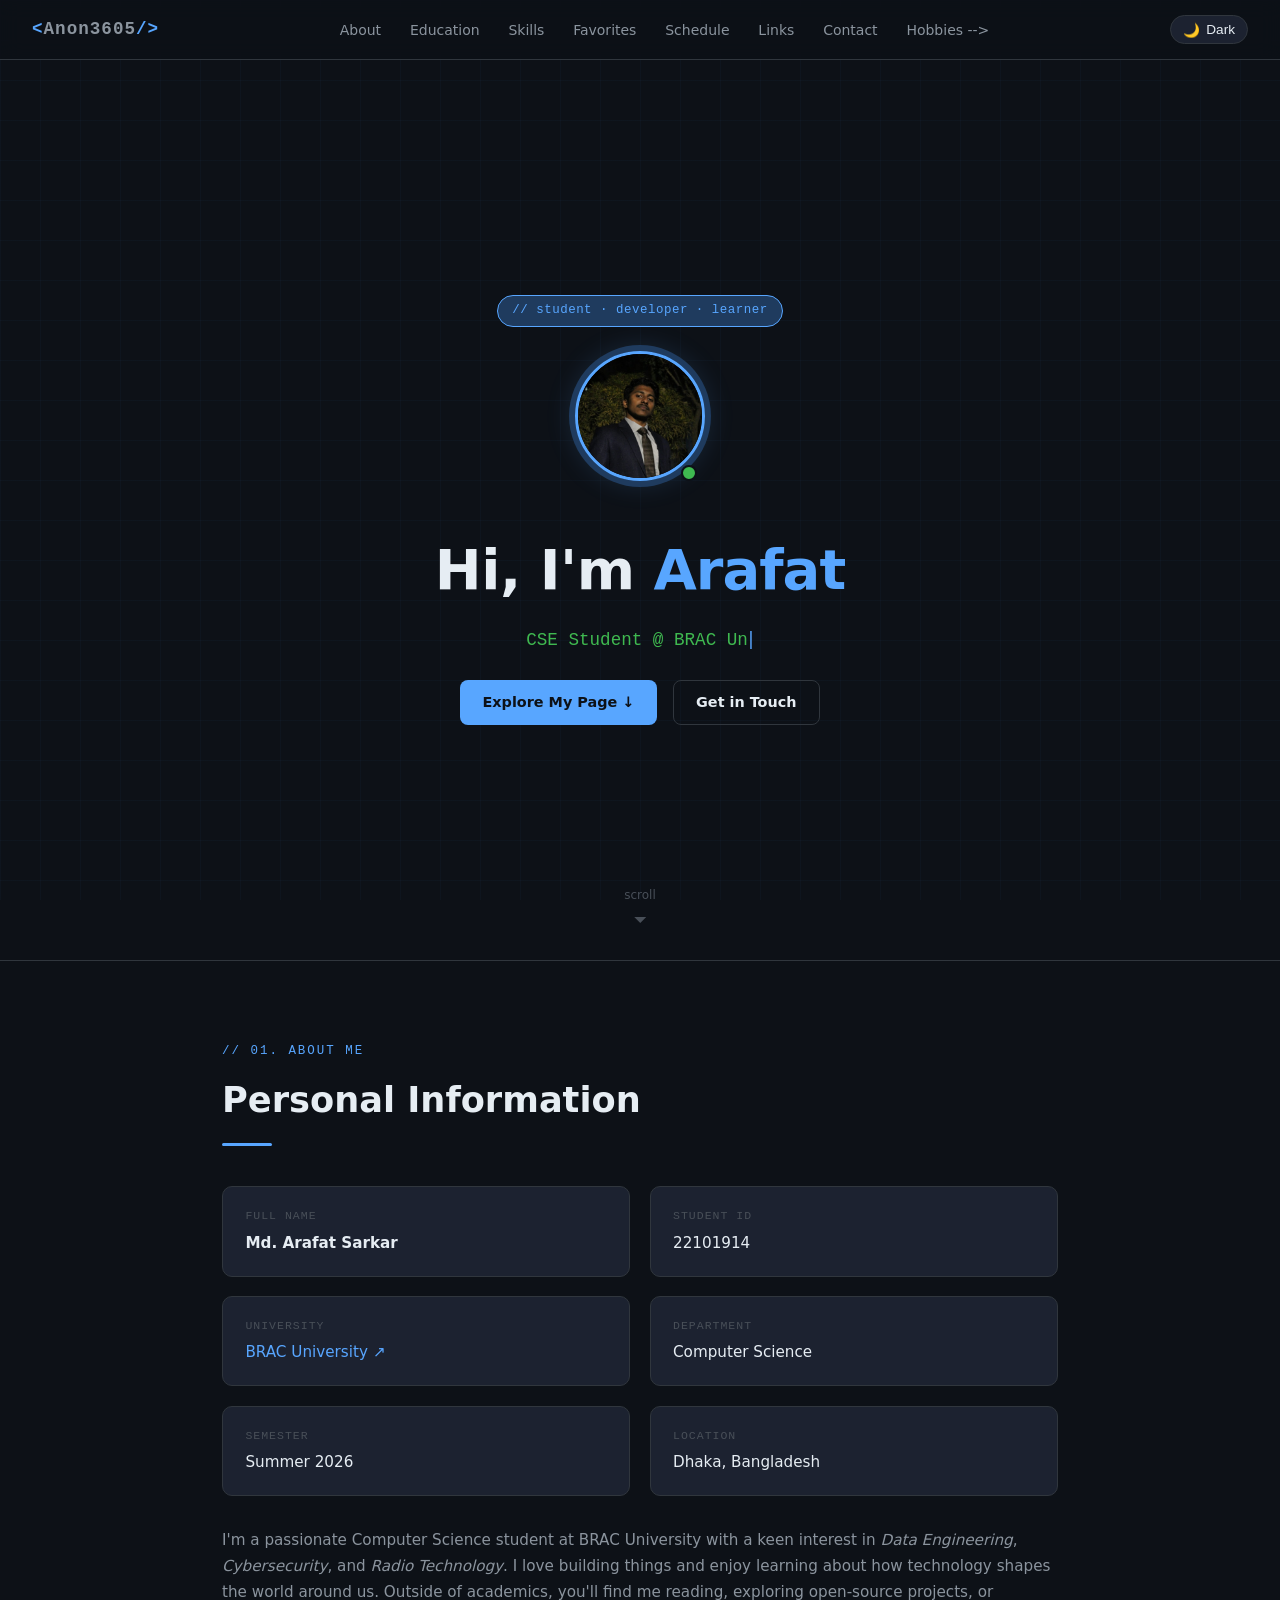
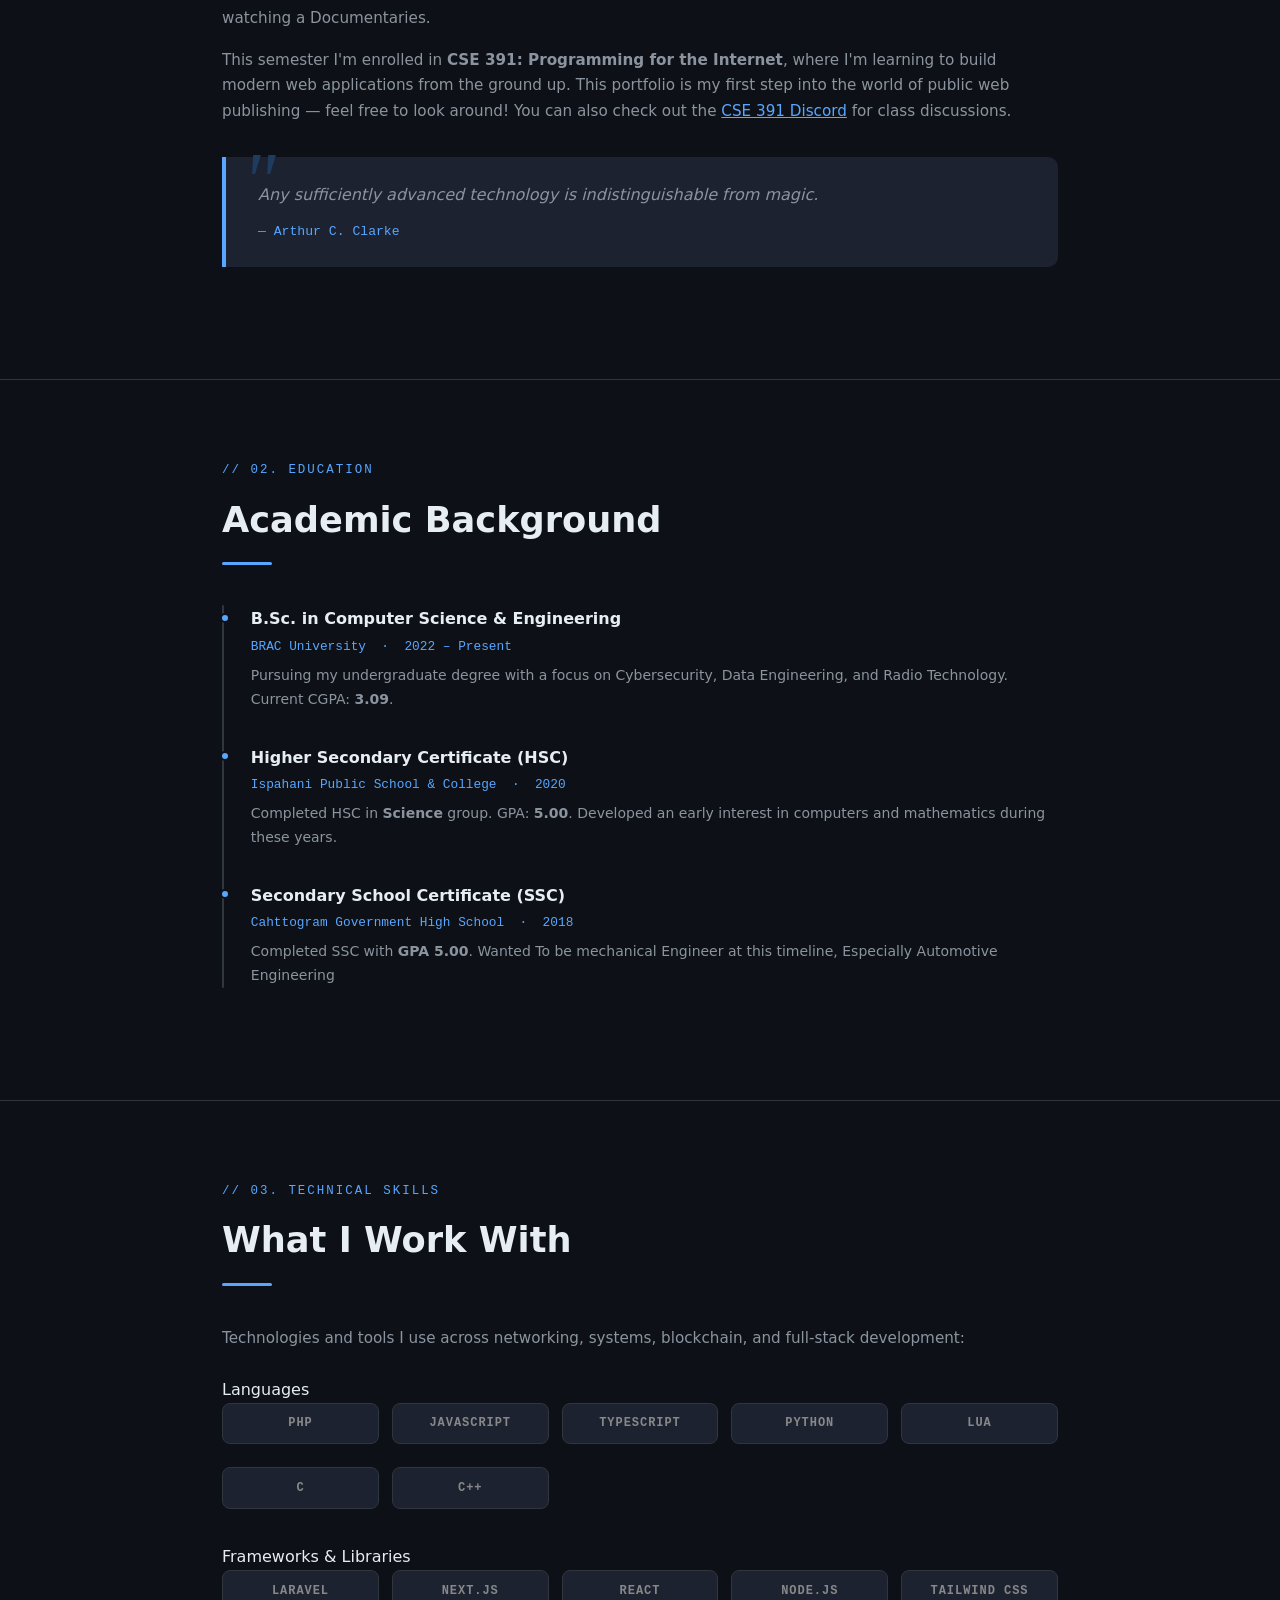
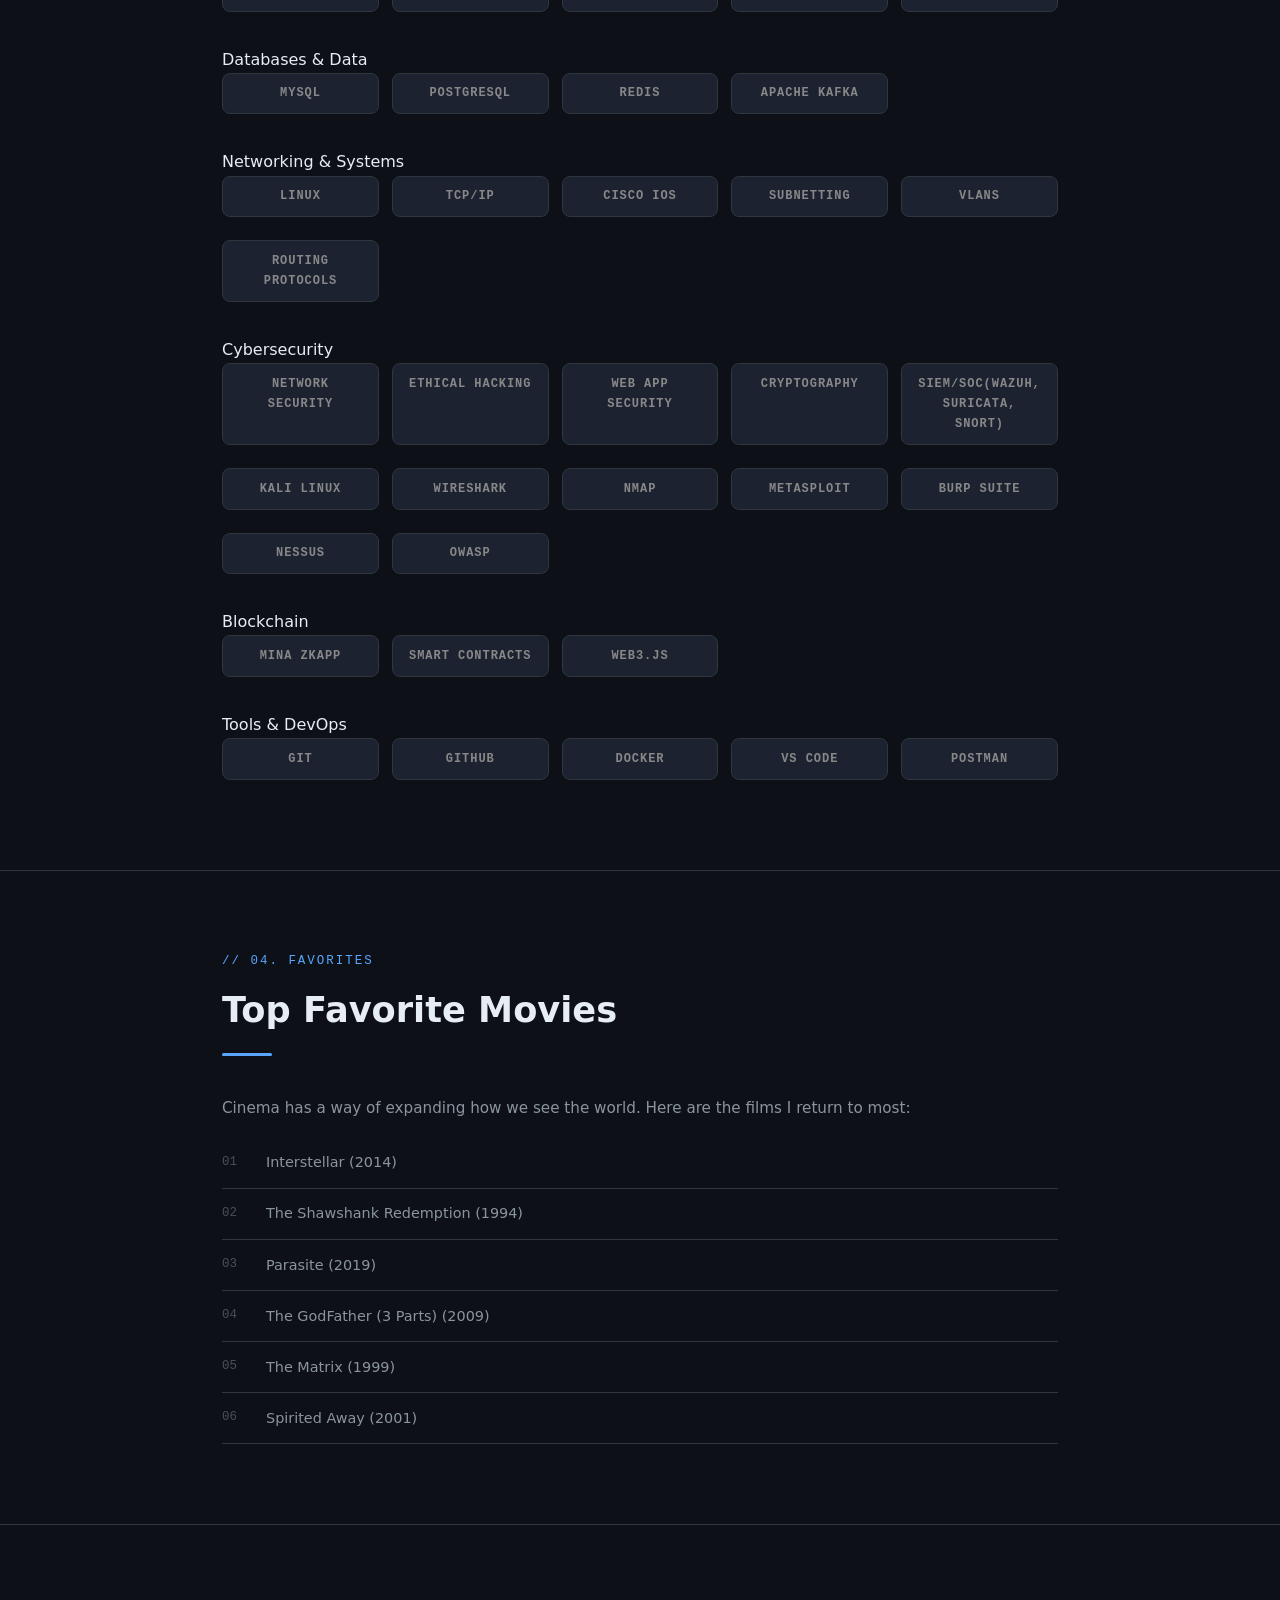
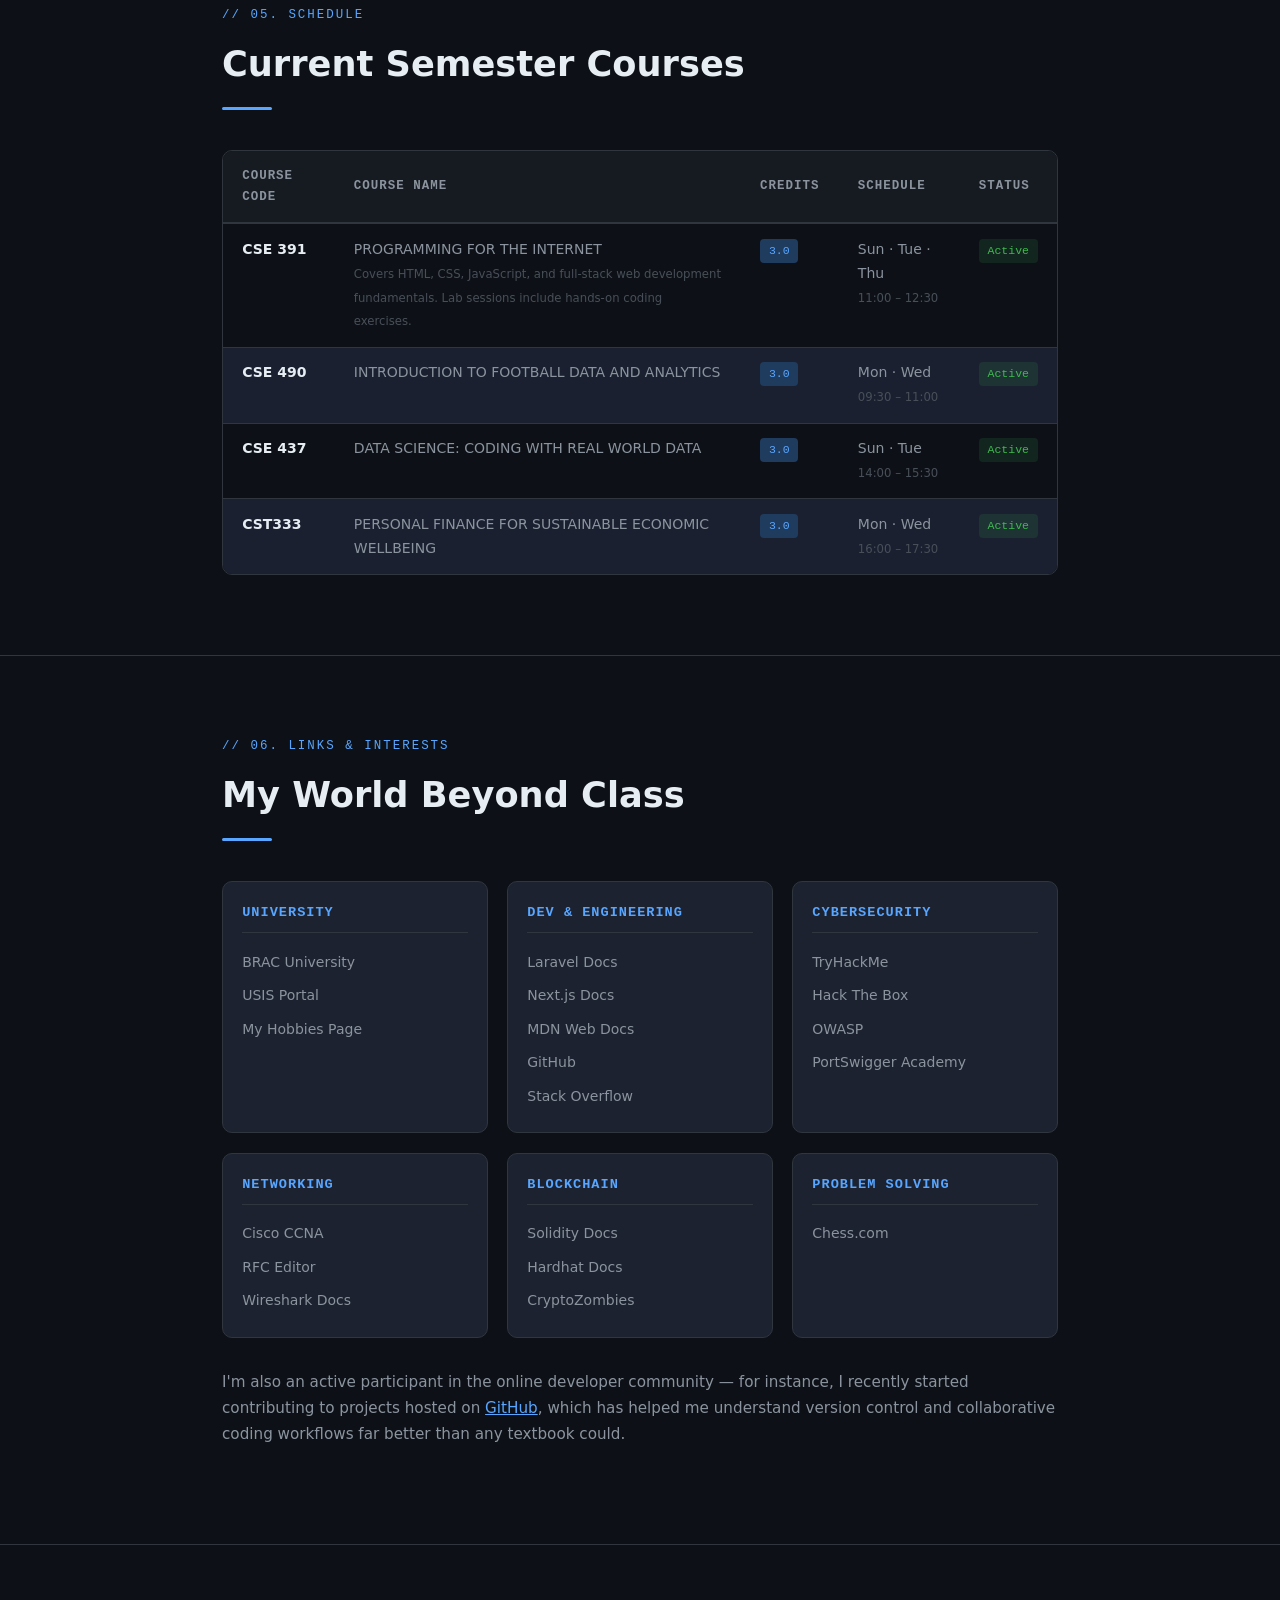
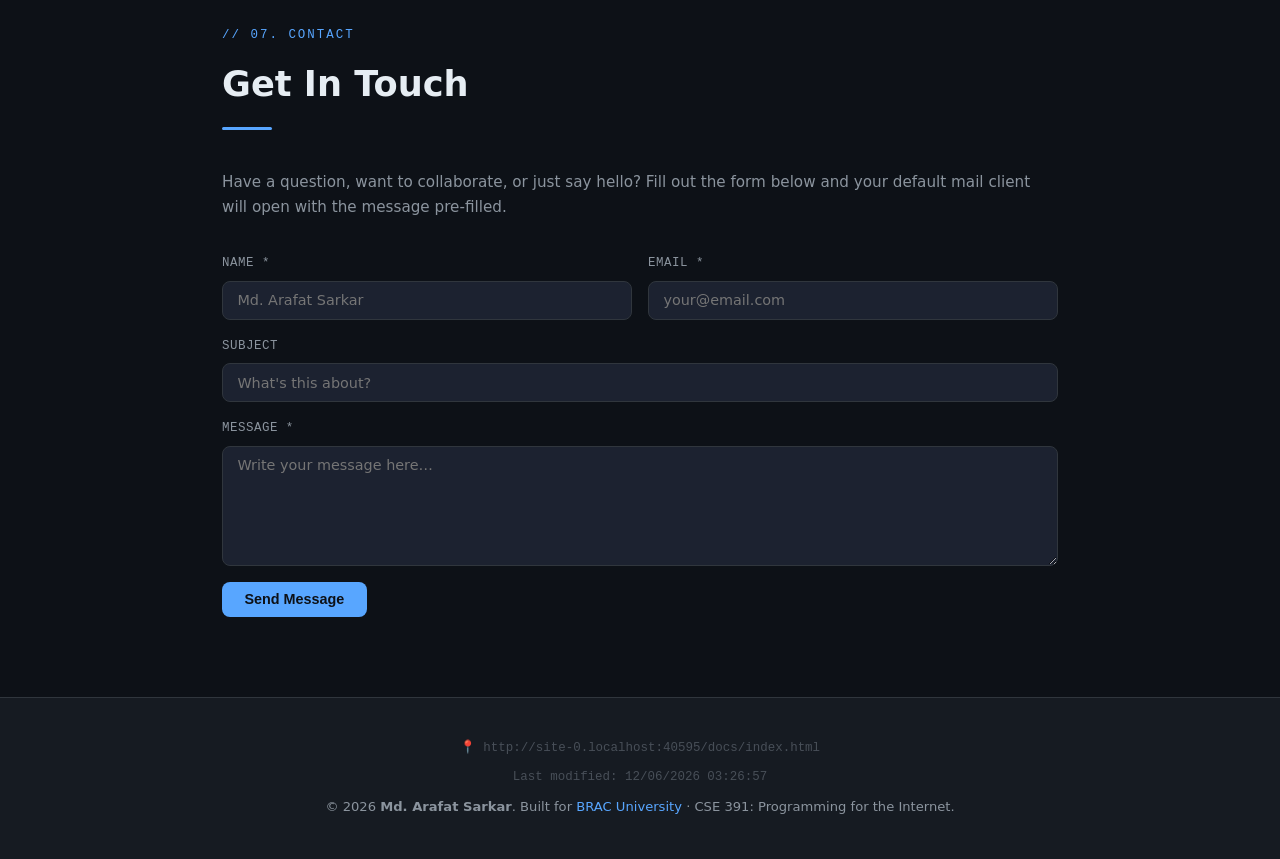
==== docs/index.html @ 2f855914 "second commit" ====
<!DOCTYPE html>
<html lang="en">

<head>
    <meta charset="UTF-8" />
    <meta name="viewport" content="width=device-width, initial-scale=1.0" />
    <meta name="description" content="Personal homepage of Md. Arafat Sarkar — CSE student at BRAC University." />
    <meta name="author" content="Md. Arafat Sarkar" />
    <meta name="keywords" content="CSE, BRAC University, student, portfolio, web development" />
    <title>Md. Arafat Sarkar | Portfolio</title>

    <!-- External CSS -->
    <link rel="stylesheet" href="css/style.css" />

    <!-- Internal CSS: minor one-off overrides only -->
    <style>
        /* Inline-style alternative demo: hero name accent */
        
        .hero h1 .first-name {
            letter-spacing: -1px;
        }
    </style>
</head>

<body>

    <!-- ===================== NAVBAR ===================== -->
    <nav class="navbar" aria-label="Main navigation">
        <a href="#home" class="nav-logo">&lt;<span>Anon3605</span>/&gt;</a>

        <ul class="nav-links">
            <li><a href="#about">About</a></li>
            <li><a href="#education">Education</a></li>
            <li><a href="#skills">Skills</a></li>
            <li><a href="#favorites">Favorites</a></li>
            <li><a href="#schedule">Schedule</a></li>
            <li><a href="#links">Links</a></li>
            <li><a href="#contact">Contact</a></li>
            <li><a href="hobbies.html">Hobbies --> </a></li>
        </ul>

        <!-- Bonus: Dark / Light Toggle -->
        <button id="themeToggle" aria-label="Toggle theme">🌙 <span>Dark</span></button>
    </nav>

    <main>

        <!-- ===================== HERO (HOME) ===================== -->
        <section id="home" class="hero">
            <p class="hero-badge">// student · developer · learner</p>

            <div class="hero-photo-wrapper">
                <!-- LOCAL image stored in images/ folder -->
                <img src="images/photo.jpg" alt="Photo of Md. Arafat Sarkar" class="hero-photo" onerror="this.src='https://api.dicebear.com/8.x/initials/svg?seed=YN&backgroundColor=1c2230&textColor=58a6ff&radius=50'" />
                <span class="status-dot" title="Available for opportunities"></span>
            </div>

            <h1>
                Hi, I'm <span class="highlight first-name">Arafat</span>
            </h1>
            <p class="hero-tagline">
                <span class="typed-text">CSE Student @ BRAC University</span><span style="color:var(--accent)">|</span>
            </p>

            <div class="hero-cta">
                <a href="#about" class="btn btn-primary">Explore My Page ↓</a>
                <a href="#contact" class="btn btn-outline">Get in Touch</a>
            </div>

            <div class="scroll-hint" aria-hidden="true">
                <span>scroll</span>
                <svg width="16" height="16" viewBox="0 0 16 16" fill="currentColor">
          <path d="M8 11L2 5h12z"/>
        </svg>
            </div>
        </section>

        <hr class="section-divider" />

        <!-- ===================== ABOUT / PERSONAL INFO ===================== -->
        <section id="about" class="section">
            <p class="section-label reveal">// 01. about me</p>
            <h2 class="section-title reveal">Personal Information</h2>

            <div class="info-grid reveal">
                <div class="info-card">
                    <p class="card-label">Full Name</p>
                    <p class="card-value"><strong>Md. Arafat Sarkar</strong></p>
                </div>
                <div class="info-card">
                    <p class="card-label">Student ID</p>
                    <p class="card-value">22101914</p>
                </div>
                <div class="info-card">
                    <p class="card-label">University</p>
                    <p class="card-value">
                        <a href="https://www.bracu.ac.bd" target="_blank" rel="noopener" style="color:var(--accent);text-decoration:none;">
              BRAC University ↗
            </a>
                    </p>
                </div>
                <div class="info-card">
                    <p class="card-label">Department</p>
                    <p class="card-value">Computer Science</p>
                </div>
                <div class="info-card">
                    <p class="card-label">Semester</p>
                    <p class="card-value">Summer 2026</p>
                </div>
                <div class="info-card">
                    <p class="card-label">Location</p>
                    <p class="card-value">Dhaka, Bangladesh</p>
                </div>
            </div>

            <p class="bio-text reveal">
                I'm a passionate Computer Science student at BRAC University with a keen interest in
                <em>Data Engineering</em>, <em>Cybersecurity</em>, and <em>Radio Technology</em>. I love building things and enjoy learning about how technology shapes the world around us. Outside of academics, you'll find me reading, exploring open-source
                projects, or watching a Documentaries.
            </p>

            <p class="bio-text reveal">
                This semester I'm enrolled in <strong>CSE 391: Programming for the Internet</strong>, where I'm learning to build modern web applications from the ground up. This portfolio is my first step into the world of public web publishing — feel
                free to look around! You can also check out the
                <a href="https://discord.gg/" target="_blank" rel="noopener" style="color:var(--accent);">CSE 391 Discord</a> for class discussions.
            </p>

            <!-- Favorite Quote -->
            <blockquote class="quote-block reveal">
                Any sufficiently advanced technology is indistinguishable from magic.
                <cite>— Arthur C. Clarke</cite>
            </blockquote>
        </section>

        <hr class="section-divider" />

        <!-- ===================== EDUCATION ===================== -->
        <section id="education" class="section">
            <p class="section-label reveal">// 02. education</p>
            <h2 class="section-title reveal">Academic Background</h2>

            <div class="timeline reveal">
                <div class="timeline-item">
                    <h3>B.Sc. in Computer Science & Engineering</h3>
                    <p class="meta">BRAC University &nbsp;·&nbsp; 2022 – Present</p>
                    <p>
                        Pursuing my undergraduate degree with a focus on Cybersecurity, Data Engineering, and Radio Technology. Current CGPA: <strong>3.09</strong>.
                    </p>
                </div>
                <div class="timeline-item">
                    <h3>Higher Secondary Certificate (HSC)</h3>
                    <p class="meta">Ispahani Public School & College &nbsp;·&nbsp; 2020</p>
                    <p>
                        Completed HSC in <strong>Science</strong> group. GPA: <strong>5.00</strong>. Developed an early interest in computers and mathematics during these years.
                    </p>
                </div>
                <div class="timeline-item">
                    <h3>Secondary School Certificate (SSC)</h3>
                    <p class="meta">Cahttogram Government High School &nbsp;·&nbsp; 2018</p>
                    <p>
                        Completed SSC with <strong>GPA 5.00</strong>. Wanted To be mechanical Engineer at this timeline, Especially Automotive Engineering</p>
                </div>
            </div>
        </section>

        <hr class="section-divider" />

        <!-- ===================== SKILLS ===================== -->
        <section id="skills" class="section">
            <p class="section-label reveal">// 03. technical skills</p>
            <h2 class="section-title reveal">What I Work With</h2>

            <p class="bio-text reveal" style="margin-bottom:1.5rem;">
                Technologies and tools I use across networking, systems, blockchain, and full-stack development:
            </p>

            <div class="reveal" style="margin-bottom:1.5rem;">
                <p class="group-label">Languages</p>
                <div class="skills-grid">
                    <span class="skill-badge"><b>PHP</b></span>
                    <span class="skill-badge"><b>JavaScript</b></span>
                    <span class="skill-badge"><b>TypeScript</b></span>
                    <span class="skill-badge"><b>Python</b></span>
                    <span class="skill-badge"><b>Lua</b></span>
                    <span class="skill-badge"><b>C</b></span>
                    <span class="skill-badge"><b>C++</b></span>
                </div>
            </div>

            <div class="reveal" style="margin-bottom:1.5rem;">
                <p class="group-label">Frameworks & Libraries</p>
                <div class="skills-grid">
                    <span class="skill-badge green"><b>Laravel</b></span>
                    <span class="skill-badge green"><b>Next.js</b></span>
                    <span class="skill-badge green"><b>React</b></span>
                    <span class="skill-badge green"><b>Node.js</b></span>
                    <span class="skill-badge green"><b>Tailwind CSS</b></span>
                </div>
            </div>

            <div class="reveal" style="margin-bottom:1.5rem;">
                <p class="group-label">Databases & Data</p>
                <div class="skills-grid">
                    <span class="skill-badge orange"><b>MySQL</b></span>
                    <span class="skill-badge orange"><b>PostgreSQL</b></span>
                    <span class="skill-badge orange"><b>Redis</b></span>
                    <span class="skill-badge orange"><b>Apache Kafka</b></span>
                </div>
            </div>

            <div class="reveal" style="margin-bottom:1.5rem;">
                <p class="group-label">Networking & Systems</p>
                <div class="skills-grid">
                    <span class="skill-badge purple"><b>Linux</b></span>
                    <span class="skill-badge purple"><b>TCP/IP</b></span>
                    <span class="skill-badge purple"><b>Cisco IOS</b></span>
                    <span class="skill-badge purple"><b>Subnetting</b></span>
                    <span class="skill-badge purple"><b>VLANs</b></span>
                    <span class="skill-badge purple"><b>Routing Protocols</b></span>
                </div>
            </div>

            <div class="reveal" style="margin-bottom:1.5rem;">
                <p class="group-label">Cybersecurity</p>
                <div class="skills-grid">
                    <span class="skill-badge red"><b>Network Security</b></span>
                    <span class="skill-badge red"><b>Ethical Hacking</b></span>
                    <span class="skill-badge red"><b>Web App Security</b></span>
                    <span class="skill-badge red"><b>Cryptography</b></span>
                    <span class="skill-badge red"><b>SIEM/SOC(Wazuh, Suricata, Snort)</b></span>
                    <span class="skill-badge red"><b>Kali Linux</b></span>
                    <span class="skill-badge red"><b>Wireshark</b></span>
                    <span class="skill-badge red"><b>Nmap</b></span>
                    <span class="skill-badge red"><b>Metasploit</b></span>
                    <span class="skill-badge red"><b>Burp Suite</b></span>
                    <span class="skill-badge red"><b>Nessus</b></span>
                    <span class="skill-badge red"><b>OWASP</b></span>
                </div>
            </div>

            <div class="reveal" style="margin-bottom:1.5rem;">
                <p class="group-label">Blockchain</p>
                <div class="skills-grid">
                    <span class="skill-badge orange"><b>Mina ZkApp</b></span>
                    <span class="skill-badge orange"><b>Smart Contracts</b></span>
                    <span class="skill-badge orange"><b>Web3.js</b></span>
                </div>
            </div>

            <div class="reveal">
                <p class="group-label">Tools & DevOps</p>
                <div class="skills-grid">
                    <span class="skill-badge"><b>Git</b></span>
                    <span class="skill-badge"><b>GitHub</b></span>
                    <span class="skill-badge"><b>Docker</b></span>
                    <span class="skill-badge"><b>VS Code</b></span>
                    <span class="skill-badge"><b>Postman</b></span>
                </div>
            </div>
        </section>

        <hr class="section-divider" />

        <!-- ===================== FAVORITES LIST ===================== -->
        <section id="favorites" class="section">
            <p class="section-label reveal">// 04. favorites</p>
            <h2 class="section-title reveal">Top Favorite Movies</h2>

            <p class="bio-text reveal">
                Cinema has a way of expanding how we see the world. Here are the films I return to most:
            </p>

            <ol class="favorites-list reveal">
                <li>Interstellar (2014)</li>
                <li>The Shawshank Redemption (1994)</li>
                <li>Parasite (2019)</li>
                <li>The GodFather (3 Parts) (2009)</li>
                <li>The Matrix (1999)</li>
                <li>Spirited Away (2001)</li>
            </ol>
        </section>

        <hr class="section-divider" />

        <!-- ===================== SCHEDULE TABLE ===================== -->
        <section id="schedule" class="section">
            <p class="section-label reveal">// 05. schedule</p>
            <h2 class="section-title reveal">Current Semester Courses</h2>

            <div class="table-wrapper reveal">
                <table>
                    <thead>
                        <tr>
                            <th>Course Code</th>
                            <th>Course Name</th>
                            <th>Credits</th>
                            <th>Schedule</th>
                            <th>Status</th>
                        </tr>
                    </thead>
                    <tbody>
                        <tr>
                            <!-- Row with multi-line content -->
                            <td class="td-bold">CSE 391</td>
                            <td>
                                PROGRAMMING FOR THE INTERNET
                                <br />
                                <small style="color:var(--text-muted);">
                  Covers HTML, CSS, JavaScript, and full-stack web development fundamentals.
                  Lab sessions include hands-on coding exercises.
                </small>
                            </td>
                            <td><span class="tag tag-blue">3.0</span></td>
                            <!-- rowspan demo: merge across two rows conceptually via coloring -->
                            <td>Sun · Tue · Thu<br /><small style="color:var(--text-muted);">11:00 – 12:30</small></td>
                            <td><span class="tag tag-green">Active</span></td>
                        </tr>
                        <tr>
                            <td class="td-bold">CSE 490 </td>
                            <td>
                                INTRODUCTION TO FOOTBALL DATA AND ANALYTICS
                            </td>
                            <td><span class="tag tag-blue">3.0</span></td>
                            <td>Mon · Wed<br /><small style="color:var(--text-muted);">09:30 – 11:00</small></td>
                            <td><span class="tag tag-green">Active</span></td>
                        </tr>
                        <tr>
                            <td class="td-bold">CSE 437</td>
                            <td>DATA SCIENCE: CODING WITH REAL WORLD DATA</td>
                            <td><span class="tag tag-blue">3.0</span></td>
                            <td>Sun · Tue<br /><small style="color:var(--text-muted);">14:00 – 15:30</small></td>
                            <td><span class="tag tag-green">Active</span></td>
                        </tr>
                        <tr>
                            <td class="td-bold">CST333</td>
                            <td>PERSONAL FINANCE FOR SUSTAINABLE ECONOMIC WELLBEING</td>
                            <td><span class="tag tag-blue">3.0</span></td>
                            <td>Mon · Wed<br /><small style="color:var(--text-muted);">16:00 – 17:30</small></td>
                            <td><span class="tag tag-green">Active</span></td>
                        </tr>
                    </tbody>
                </table>
            </div>
        </section>

        <hr class="section-divider" />

        <!-- ===================== LINKS & HOBBIES ===================== -->
        <section id="links" class="section">
            <p class="section-label reveal">// 06. links &amp; interests</p>
            <h2 class="section-title reveal">My World Beyond Class</h2>

            <div class="links-grid reveal">

                <div class="link-category">
                    <h3>University</h3>
                    <ul>
                        <li><a href="https://www.bracu.ac.bd" target="_blank" rel="noopener">BRAC University</a></li>
                        <li><a href="https://usis.bracu.ac.bd" target="_blank" rel="noopener">USIS Portal</a></li>
                        <li><a href="hobbies.html">My Hobbies Page</a></li>
                    </ul>
                </div>

                <div class="link-category">
                    <h3>Dev & Engineering</h3>
                    <ul>
                        <li><a href="https://laravel.com/docs" target="_blank" rel="noopener">Laravel Docs</a></li>
                        <li><a href="https://nextjs.org/docs" target="_blank" rel="noopener">Next.js Docs</a></li>
                        <li><a href="https://developer.mozilla.org" target="_blank" rel="noopener">MDN Web Docs</a></li>
                        <li><a href="https://github.com" target="_blank" rel="noopener">GitHub</a></li>
                        <li><a href="https://stackoverflow.com" target="_blank" rel="noopener">Stack Overflow</a></li>
                    </ul>
                </div>

                <div class="link-category">
                    <h3>Cybersecurity</h3>
                    <ul>
                        <li><a href="https://tryhackme.com" target="_blank" rel="noopener">TryHackMe</a></li>
                        <li><a href="https://hackthebox.com" target="_blank" rel="noopener">Hack The Box</a></li>
                        <li><a href="https://owasp.org" target="_blank" rel="noopener">OWASP</a></li>
                        <li><a href="https://portswigger.net/web-security" target="_blank" rel="noopener">PortSwigger Academy</a></li>
                    </ul>
                </div>

                <div class="link-category">
                    <h3>Networking</h3>
                    <ul>
                        <li><a href="https://www.cisco.com/c/en/us/training-events/training-certifications/certifications/associate/ccna.html" target="_blank" rel="noopener">Cisco CCNA</a></li>
                        <li><a href="https://www.rfc-editor.org" target="_blank" rel="noopener">RFC Editor</a></li>
                        <li><a href="https://www.wireshark.org/docs/" target="_blank" rel="noopener">Wireshark Docs</a></li>
                    </ul>
                </div>

                <div class="link-category">
                    <h3>Blockchain</h3>
                    <ul>
                        <li><a href="https://docs.soliditylang.org" target="_blank" rel="noopener">Solidity Docs</a></li>
                        <li><a href="https://hardhat.org/docs" target="_blank" rel="noopener">Hardhat Docs</a></li>
                        <li><a href="https://cryptozombies.io" target="_blank" rel="noopener">CryptoZombies</a></li>
                    </ul>
                </div>

                <div class="link-category">
                    <h3>Problem Solving</h3>
                    <ul>
                        <li><a href="https://www.chess.com" target="_blank" rel="noopener">Chess.com</a></li>
                    </ul>
                </div>

            </div>

            <!-- Inline-embedded hyperlink in a sentence (requirement) -->
            <p class="bio-text reveal" style="margin-top:2rem;">
                I'm also an active participant in the online developer community — for instance, I recently started contributing to projects hosted on
                <a href="https://github.com/anon3605" target="_blank" rel="noopener" style="color:var(--accent);">GitHub</a>, which has helped me understand version control and collaborative coding workflows far better than any textbook could.
            </p>
        </section>

        <hr class="section-divider" />

        <!-- ===================== CONTACT FORM (BONUS) ===================== -->
        <section id="contact" class="section">
            <p class="section-label reveal">// 07. contact</p>
            <h2 class="section-title reveal">Get In Touch</h2>

            <p class="bio-text reveal" style="margin-bottom:2rem;">
                Have a question, want to collaborate, or just say hello? Fill out the form below and your default mail client will open with the message pre-filled.
            </p>

            <form id="contactForm" class="reveal" novalidate>
                <div class="form-grid">
                    <div class="form-group">
                        <label for="fname">Name *</label>
                        <input type="text" id="fname" name="name" placeholder="Md. Arafat Sarkar" required />
                    </div>
                    <div class="form-group">
                        <label for="femail">Email *</label>
                        <input type="email" id="femail" name="email" placeholder="your@email.com" required />
                    </div>
                    <div class="form-group full">
                        <label for="fsubject">Subject</label>
                        <input type="text" id="fsubject" name="subject" placeholder="What's this about?" />
                    </div>
                    <div class="form-group full">
                        <label for="fmessage">Message *</label>
                        <textarea id="fmessage" name="message" placeholder="Write your message here…" required></textarea>
                    </div>
                </div>
                <button type="submit" class="btn btn-primary" style="margin-top:1rem;">
          Send Message
        </button>
                <div id="formStatus" style="display:none;"></div>
            </form>
        </section>

    </main>

    <!-- ===================== FOOTER ===================== -->
    <footer>
        <!-- JS-generated metadata (requirement) -->
        <p class="footer-meta" id="pageLocation"></p>
        <p class="footer-meta" id="lastModified"></p>
        <p class="footer-copy">
            &copy;
            <script>
                document.write(new Date().getFullYear())
            </script> <strong>Md. Arafat Sarkar</strong>. Built for
            <a href="https://www.bracu.ac.bd" target="_blank" rel="noopener">BRAC University</a> · CSE 391: Programming for the Internet.
        </p>
    </footer>

    <!-- External JS file -->
    <script src="js/main.js"></script>

</body>

</html>
---- docs/css/style.css ----
/* =============================================
   CSE 391 - Assignment 1
   Author: [Your Name Here]
   External Stylesheet
   ============================================= */


/* --- CSS Variables for Dark/Light Mode --- */

:root {
    --bg-primary: #0d1117;
    --bg-secondary: #161b22;
    --bg-card: #1c2230;
    --accent: #58a6ff;
    --accent-dim: #1f3b5e;
    --text-primary: #e6edf3;
    --text-secondary: #8b949e;
    --text-muted: #484f58;
    --border: #30363d;
    --green: #3fb950;
    --purple: #bc8cff;
    --orange: #f0883e;
    --danger: #f85149;
    --table-stripe: #1a2030;
    --table-hover: #243044;
    --nav-bg: rgba(13, 17, 23, 0.92);
}

body.light-mode {
    --bg-primary: #f0f2f5;
    --bg-secondary: #ffffff;
    --bg-card: #f6f8fa;
    --accent: #0969da;
    --accent-dim: #dbeafe;
    --text-primary: #1f2328;
    --text-secondary: #57606a;
    --text-muted: #afb8c1;
    --border: #d0d7de;
    --green: #1a7f37;
    --purple: #8250df;
    --orange: #bc4c00;
    --table-stripe: #f6f8fa;
    --table-hover: #dbeafe;
    --nav-bg: rgba(240, 242, 245, 0.95);
}


/* --- Reset & Base --- */

*,
*::before,
*::after {
    margin: 0;
    padding: 0;
    box-sizing: border-box;
}

html {
    scroll-behavior: smooth;
    font-size: 16px;
}

body {
    font-family: 'Segoe UI', system-ui, -apple-system, sans-serif;
    background-color: var(--bg-primary);
    color: var(--text-primary);
    line-height: 1.7;
    transition: background-color 0.3s ease, color 0.3s ease;
    overflow-x: hidden;
}


/* --- Animated Background Grid --- */

body::before {
    content: '';
    position: fixed;
    top: 0;
    left: 0;
    width: 100%;
    height: 100%;
    background-image: linear-gradient(rgba(88, 166, 255, 0.03) 1px, transparent 1px), linear-gradient(90deg, rgba(88, 166, 255, 0.03) 1px, transparent 1px);
    background-size: 40px 40px;
    pointer-events: none;
    z-index: 0;
}


/* --- Navbar --- */

.navbar {
    position: fixed;
    top: 0;
    left: 0;
    right: 0;
    background: var(--nav-bg);
    backdrop-filter: blur(10px);
    -webkit-backdrop-filter: blur(10px);
    border-bottom: 1px solid var(--border);
    z-index: 1000;
    padding: 0 2rem;
    height: 60px;
    display: flex;
    align-items: center;
    justify-content: space-between;
    transition: background 0.3s ease;
}

.nav-logo {
    font-size: 1.1rem;
    font-weight: 700;
    color: var(--accent);
    text-decoration: none;
    letter-spacing: 1px;
    font-family: 'Courier New', monospace;
}

.nav-logo span {
    color: var(--text-secondary);
}

.nav-links {
    display: flex;
    list-style: none;
    gap: 0.3rem;
    align-items: center;
}

.nav-links a {
    color: var(--text-secondary);
    text-decoration: none;
    font-size: 0.875rem;
    padding: 0.4rem 0.75rem;
    border-radius: 6px;
    transition: color 0.2s ease, background 0.2s ease;
}

.nav-links a:hover {
    color: var(--text-primary);
    background: var(--border);
}


/* --- Theme Toggle Button --- */

#themeToggle {
    background: var(--bg-card);
    border: 1px solid var(--border);
    color: var(--text-primary);
    padding: 0.35rem 0.75rem;
    border-radius: 20px;
    cursor: pointer;
    font-size: 0.85rem;
    display: flex;
    align-items: center;
    gap: 0.4rem;
    transition: all 0.2s ease;
}

#themeToggle:hover {
    border-color: var(--accent);
    color: var(--accent);
}


/* --- Main Content Wrapper --- */

main {
    position: relative;
    z-index: 1;
    padding-top: 60px;
}


/* --- Hero Section --- */

.hero {
    min-height: 100vh;
    display: flex;
    flex-direction: column;
    justify-content: center;
    align-items: center;
    text-align: center;
    padding: 4rem 2rem;
    position: relative;
}

.hero-badge {
    display: inline-block;
    background: var(--accent-dim);
    color: var(--accent);
    border: 1px solid var(--accent);
    padding: 0.3rem 0.9rem;
    border-radius: 20px;
    font-size: 0.78rem;
    font-family: 'Courier New', monospace;
    letter-spacing: 0.5px;
    margin-bottom: 1.5rem;
    animation: fadeSlideDown 0.6s ease forwards;
}

.hero-photo-wrapper {
    position: relative;
    margin-bottom: 2rem;
    animation: fadeScaleIn 0.7s ease 0.1s both;
}

.hero-photo {
    width: 130px;
    height: 130px;
    border-radius: 50%;
    object-fit: cover;
    border: 3px solid var(--accent);
    box-shadow: 0 0 0 6px var(--accent-dim), 0 0 30px rgba(88, 166, 255, 0.2);
}

.status-dot {
    position: absolute;
    bottom: 8px;
    right: 8px;
    width: 16px;
    height: 16px;
    background: var(--green);
    border-radius: 50%;
    border: 2px solid var(--bg-primary);
    animation: pulse 2s infinite;
}

.hero h1 {
    font-size: clamp(2.2rem, 5vw, 3.5rem);
    font-weight: 800;
    letter-spacing: -0.5px;
    margin-bottom: 0.5rem;
    animation: fadeSlideUp 0.6s ease 0.2s both;
}

.hero h1 .highlight {
    color: var(--accent);
}

.hero-tagline {
    font-size: 1.1rem;
    color: var(--text-secondary);
    margin-bottom: 1.5rem;
    animation: fadeSlideUp 0.6s ease 0.3s both;
}

.hero-tagline .typed-text {
    color: var(--green);
    font-family: 'Courier New', monospace;
}

.hero-cta {
    display: flex;
    gap: 1rem;
    justify-content: center;
    flex-wrap: wrap;
    animation: fadeSlideUp 0.6s ease 0.4s both;
}

.btn {
    display: inline-flex;
    align-items: center;
    gap: 0.4rem;
    padding: 0.6rem 1.4rem;
    border-radius: 8px;
    font-size: 0.9rem;
    font-weight: 600;
    text-decoration: none;
    transition: all 0.2s ease;
    cursor: pointer;
    border: none;
}

.btn-primary {
    background: var(--accent);
    color: #0d1117;
}

.btn-primary:hover {
    transform: translateY(-2px);
    box-shadow: 0 6px 20px rgba(88, 166, 255, 0.35);
}

.btn-outline {
    background: transparent;
    color: var(--text-primary);
    border: 1px solid var(--border);
}

.btn-outline:hover {
    border-color: var(--accent);
    color: var(--accent);
    transform: translateY(-2px);
}

.scroll-hint {
    position: absolute;
    bottom: 2rem;
    left: 50%;
    transform: translateX(-50%);
    color: var(--text-muted);
    font-size: 0.75rem;
    display: flex;
    flex-direction: column;
    align-items: center;
    gap: 0.4rem;
    animation: bounce 2s infinite;
}


/* --- Section Styles --- */

.section {
    max-width: 900px;
    margin: 0 auto;
    padding: 5rem 2rem;
}

.section-label {
    font-family: 'Courier New', monospace;
    font-size: 0.78rem;
    color: var(--accent);
    letter-spacing: 2px;
    text-transform: uppercase;
    margin-bottom: 0.5rem;
}

.section-title {
    font-size: clamp(1.6rem, 3vw, 2.2rem);
    font-weight: 700;
    margin-bottom: 2.5rem;
    position: relative;
    padding-bottom: 1rem;
}

.section-title::after {
    content: '';
    position: absolute;
    bottom: 0;
    left: 0;
    width: 50px;
    height: 3px;
    background: var(--accent);
    border-radius: 2px;
}

.section-divider {
    border: none;
    border-top: 1px solid var(--border);
    margin: 0;
}


/* --- About / Info Card Grid --- */

.info-grid {
    display: grid;
    grid-template-columns: 1fr 1fr;
    gap: 1.2rem;
    margin-bottom: 2rem;
}

.info-card {
    background: var(--bg-card);
    border: 1px solid var(--border);
    border-radius: 10px;
    padding: 1.2rem 1.4rem;
    transition: border-color 0.2s ease, transform 0.2s ease;
}

.info-card:hover {
    border-color: var(--accent);
    transform: translateY(-3px);
}

.info-card .card-label {
    font-size: 0.72rem;
    font-family: 'Courier New', monospace;
    color: var(--text-muted);
    text-transform: uppercase;
    letter-spacing: 1px;
    margin-bottom: 0.3rem;
}

.info-card .card-value {
    font-size: 0.95rem;
    color: var(--text-primary);
    font-weight: 500;
}

.bio-text {
    color: var(--text-secondary);
    font-size: 0.95rem;
    margin-bottom: 1rem;
}


/* --- Quote Block --- */

.quote-block {
    background: var(--bg-card);
    border-left: 4px solid var(--accent);
    border-radius: 0 10px 10px 0;
    padding: 1.5rem 2rem;
    margin: 2rem 0;
    font-style: italic;
    color: var(--text-secondary);
    position: relative;
}

.quote-block::before {
    content: '"';
    font-size: 5rem;
    color: var(--accent-dim);
    position: absolute;
    top: -1rem;
    left: 1rem;
    font-family: Georgia, serif;
    line-height: 1;
}

.quote-block cite {
    display: block;
    margin-top: 0.8rem;
    font-style: normal;
    font-size: 0.82rem;
    color: var(--accent);
    font-family: 'Courier New', monospace;
}


/* --- Education --- */

.timeline {
    position: relative;
    padding-left: 1.8rem;
}

.timeline::before {
    content: '';
    position: absolute;
    left: 0;
    top: 0;
    bottom: 0;
    width: 2px;
    background: var(--border);
    border-radius: 2px;
}

.timeline-item {
    position: relative;
    margin-bottom: 2rem;
}

.timeline-item::before {
    content: '';
    position: absolute;
    left: -1.9rem;
    top: 0.45rem;
    width: 10px;
    height: 10px;
    background: var(--accent);
    border-radius: 50%;
    border: 2px solid var(--bg-primary);
}

.timeline-item h3 {
    font-size: 1rem;
    font-weight: 600;
    margin-bottom: 0.2rem;
}

.timeline-item .meta {
    font-size: 0.8rem;
    color: var(--accent);
    font-family: 'Courier New', monospace;
    margin-bottom: 0.4rem;
}

.timeline-item p {
    font-size: 0.875rem;
    color: var(--text-secondary);
}


/* --- Skills --- */

.skills-grid {
    display: grid;
    grid-template-columns: repeat(auto-fill, minmax(130px, 1fr));
    gap: 0.8rem;
}

.skill-badge {
    background: var(--bg-card);
    border: 1px solid var(--border);
    border-radius: 8px;
    padding: 0.6rem 0.9rem;
    font-size: 0.82rem;
    font-family: 'Courier New', monospace;
    color: var(--text-secondary);
    text-align: center;
    transition: all 0.2s ease;
    cursor: default;
}

.skill-badge:hover {
    border-color: var(--accent);
    color: var(--accent);
    background: var(--accent-dim);
}

.skill-badge.green:hover {
    border-color: var(--green);
    color: var(--green);
    background: rgba(63, 185, 80, 0.08);
}

.skill-badge.purple:hover {
    border-color: var(--purple);
    color: var(--purple);
    background: rgba(188, 140, 255, 0.08);
}

.skill-badge.orange:hover {
    border-color: var(--orange);
    color: var(--orange);
    background: rgba(240, 136, 62, 0.08);
}


/* --- Links / Hobbies --- */

.links-grid {
    display: grid;
    grid-template-columns: repeat(auto-fill, minmax(250px, 1fr));
    gap: 1.2rem;
}

.link-category {
    background: var(--bg-card);
    border: 1px solid var(--border);
    border-radius: 10px;
    padding: 1.2rem;
    transition: border-color 0.2s ease;
}

.link-category:hover {
    border-color: var(--accent);
}

.link-category h3 {
    font-size: 0.85rem;
    font-family: 'Courier New', monospace;
    color: var(--accent);
    text-transform: uppercase;
    letter-spacing: 1px;
    margin-bottom: 0.8rem;
    padding-bottom: 0.5rem;
    border-bottom: 1px solid var(--border);
}

.link-category ul {
    list-style: none;
}

.link-category ul li {
    padding: 0.3rem 0;
    font-size: 0.875rem;
}

.link-category ul li a {
    color: var(--text-secondary);
    text-decoration: none;
    display: flex;
    align-items: center;
    gap: 0.4rem;
    transition: color 0.2s ease;
}

.link-category ul li a:hover {
    color: var(--accent);
}


/* --- Favorites List --- */

.favorites-list {
    list-style: none;
    counter-reset: fav;
}

.favorites-list li {
    counter-increment: fav;
    display: flex;
    align-items: center;
    gap: 1rem;
    padding: 0.8rem 0;
    border-bottom: 1px solid var(--border);
    font-size: 0.9rem;
    color: var(--text-secondary);
    transition: color 0.2s ease;
}

.favorites-list li:hover {
    color: var(--text-primary);
}

.favorites-list li::before {
    content: counter(fav, decimal-leading-zero);
    font-family: 'Courier New', monospace;
    font-size: 0.78rem;
    color: var(--text-muted);
    min-width: 28px;
}


/* --- Schedule Table --- */

.table-wrapper {
    overflow-x: auto;
    border-radius: 10px;
    border: 1px solid var(--border);
}

table {
    width: 100%;
    border-collapse: collapse;
    font-size: 0.875rem;
}

thead th {
    background: var(--bg-secondary);
    color: var(--text-secondary);
    font-family: 'Courier New', monospace;
    font-size: 0.78rem;
    text-transform: uppercase;
    letter-spacing: 1px;
    padding: 0.9rem 1.2rem;
    text-align: left;
    border-bottom: 2px solid var(--border);
}

tbody td {
    padding: 0.85rem 1.2rem;
    vertical-align: top;
    border-bottom: 1px solid var(--border);
    color: var(--text-secondary);
    transition: background 0.15s ease;
}


/* Striped rows */

tbody tr:nth-child(even) td {
    background: var(--table-stripe);
}

tbody tr:hover td {
    background: var(--table-hover);
    color: var(--text-primary);
}

tbody tr:last-child td {
    border-bottom: none;
}

.td-bold {
    font-weight: 600;
    color: var(--text-primary) !important;
}

.tag {
    display: inline-block;
    padding: 0.15rem 0.55rem;
    border-radius: 4px;
    font-size: 0.72rem;
    font-family: 'Courier New', monospace;
}

.tag-blue {
    background: var(--accent-dim);
    color: var(--accent);
}

.tag-green {
    background: rgba(63, 185, 80, 0.12);
    color: var(--green);
}

.tag-purple {
    background: rgba(188, 140, 255, 0.12);
    color: var(--purple);
}

.tag-orange {
    background: rgba(240, 136, 62, 0.12);
    color: var(--orange);
}


/* --- Contact Form --- */

.form-grid {
    display: grid;
    grid-template-columns: 1fr 1fr;
    gap: 1rem;
}

.form-group {
    display: flex;
    flex-direction: column;
    gap: 0.4rem;
}

.form-group.full {
    grid-column: 1 / -1;
}

.form-group label {
    font-size: 0.78rem;
    font-family: 'Courier New', monospace;
    color: var(--text-secondary);
    text-transform: uppercase;
    letter-spacing: 0.5px;
}

.form-group input,
.form-group textarea,
.form-group select {
    background: var(--bg-card);
    border: 1px solid var(--border);
    border-radius: 8px;
    color: var(--text-primary);
    padding: 0.65rem 0.9rem;
    font-size: 0.9rem;
    font-family: inherit;
    transition: border-color 0.2s ease, box-shadow 0.2s ease;
    outline: none;
}

.form-group input:focus,
.form-group textarea:focus,
.form-group select:focus {
    border-color: var(--accent);
    box-shadow: 0 0 0 3px rgba(88, 166, 255, 0.15);
}

.form-group textarea {
    resize: vertical;
    min-height: 120px;
}


/* --- Footer --- */

footer {
    background: var(--bg-secondary);
    border-top: 1px solid var(--border);
    padding: 2.5rem 2rem;
    text-align: center;
    position: relative;
    z-index: 1;
}

.footer-meta {
    font-family: 'Courier New', monospace;
    font-size: 0.78rem;
    color: var(--text-muted);
    margin-bottom: 0.5rem;
}

.footer-copy {
    font-size: 0.82rem;
    color: var(--text-secondary);
}

.footer-copy a {
    color: var(--accent);
    text-decoration: none;
}

.footer-copy a:hover {
    text-decoration: underline;
}


/* --- Animations --- */

@keyframes fadeSlideDown {
    from {
        opacity: 0;
        transform: translateY(-15px);
    }
    to {
        opacity: 1;
        transform: translateY(0);
    }
}

@keyframes fadeSlideUp {
    from {
        opacity: 0;
        transform: translateY(15px);
    }
    to {
        opacity: 1;
        transform: translateY(0);
    }
}

@keyframes fadeScaleIn {
    from {
        opacity: 0;
        transform: scale(0.85);
    }
    to {
        opacity: 1;
        transform: scale(1);
    }
}

@keyframes pulse {
    0%,
    100% {
        box-shadow: 0 0 0 0 rgba(63, 185, 80, 0.5);
    }
    50% {
        box-shadow: 0 0 0 6px rgba(63, 185, 80, 0);
    }
}

@keyframes bounce {
    0%,
    100% {
        transform: translateX(-50%) translateY(0);
    }
    50% {
        transform: translateX(-50%) translateY(-8px);
    }
}

@keyframes slideInFromLeft {
    from {
        opacity: 0;
        transform: translateX(-30px);
    }
    to {
        opacity: 1;
        transform: translateX(0);
    }
}


/* Scroll-triggered reveal */

.reveal {
    opacity: 0;
    transform: translateY(25px);
    transition: opacity 0.6s ease, transform 0.6s ease;
}

.reveal.visible {
    opacity: 1;
    transform: translateY(0);
}


/* Respect reduced motion preference */

@media (prefers-reduced-motion: reduce) {
    *,
    *::before,
    *::after {
        animation-duration: 0.01ms !important;
        transition-duration: 0.01ms !important;
    }
}


/* --- Responsive --- */

@media (max-width: 768px) {
    .nav-links {
        display: none;
    }
    .info-grid {
        grid-template-columns: 1fr;
    }
    .form-grid {
        grid-template-columns: 1fr;
    }
    .links-grid {
        grid-template-columns: 1fr;
    }
    .section {
        padding: 3.5rem 1.2rem;
    }
    table {
        font-size: 0.78rem;
    }
    thead th,
    tbody td {
        padding: 0.65rem 0.8rem;
    }
}

@media (max-width: 480px) {
    .hero h1 {
        font-size: 1.8rem;
    }
    .hero-cta {
        flex-direction: column;
        align-items: center;
    }
}

.skill-badge {
    font-size: 12px;
    font-weight: 500;
    color: var(--color-muted, #888);
    letter-spacing: 0.08em;
    text-transform: uppercase;
    margin-bottom: 10px;
}


/* .skill-badge.red {
    background: #FCEBEB;
    color: #000000;
    border-color: #F09595;
} */
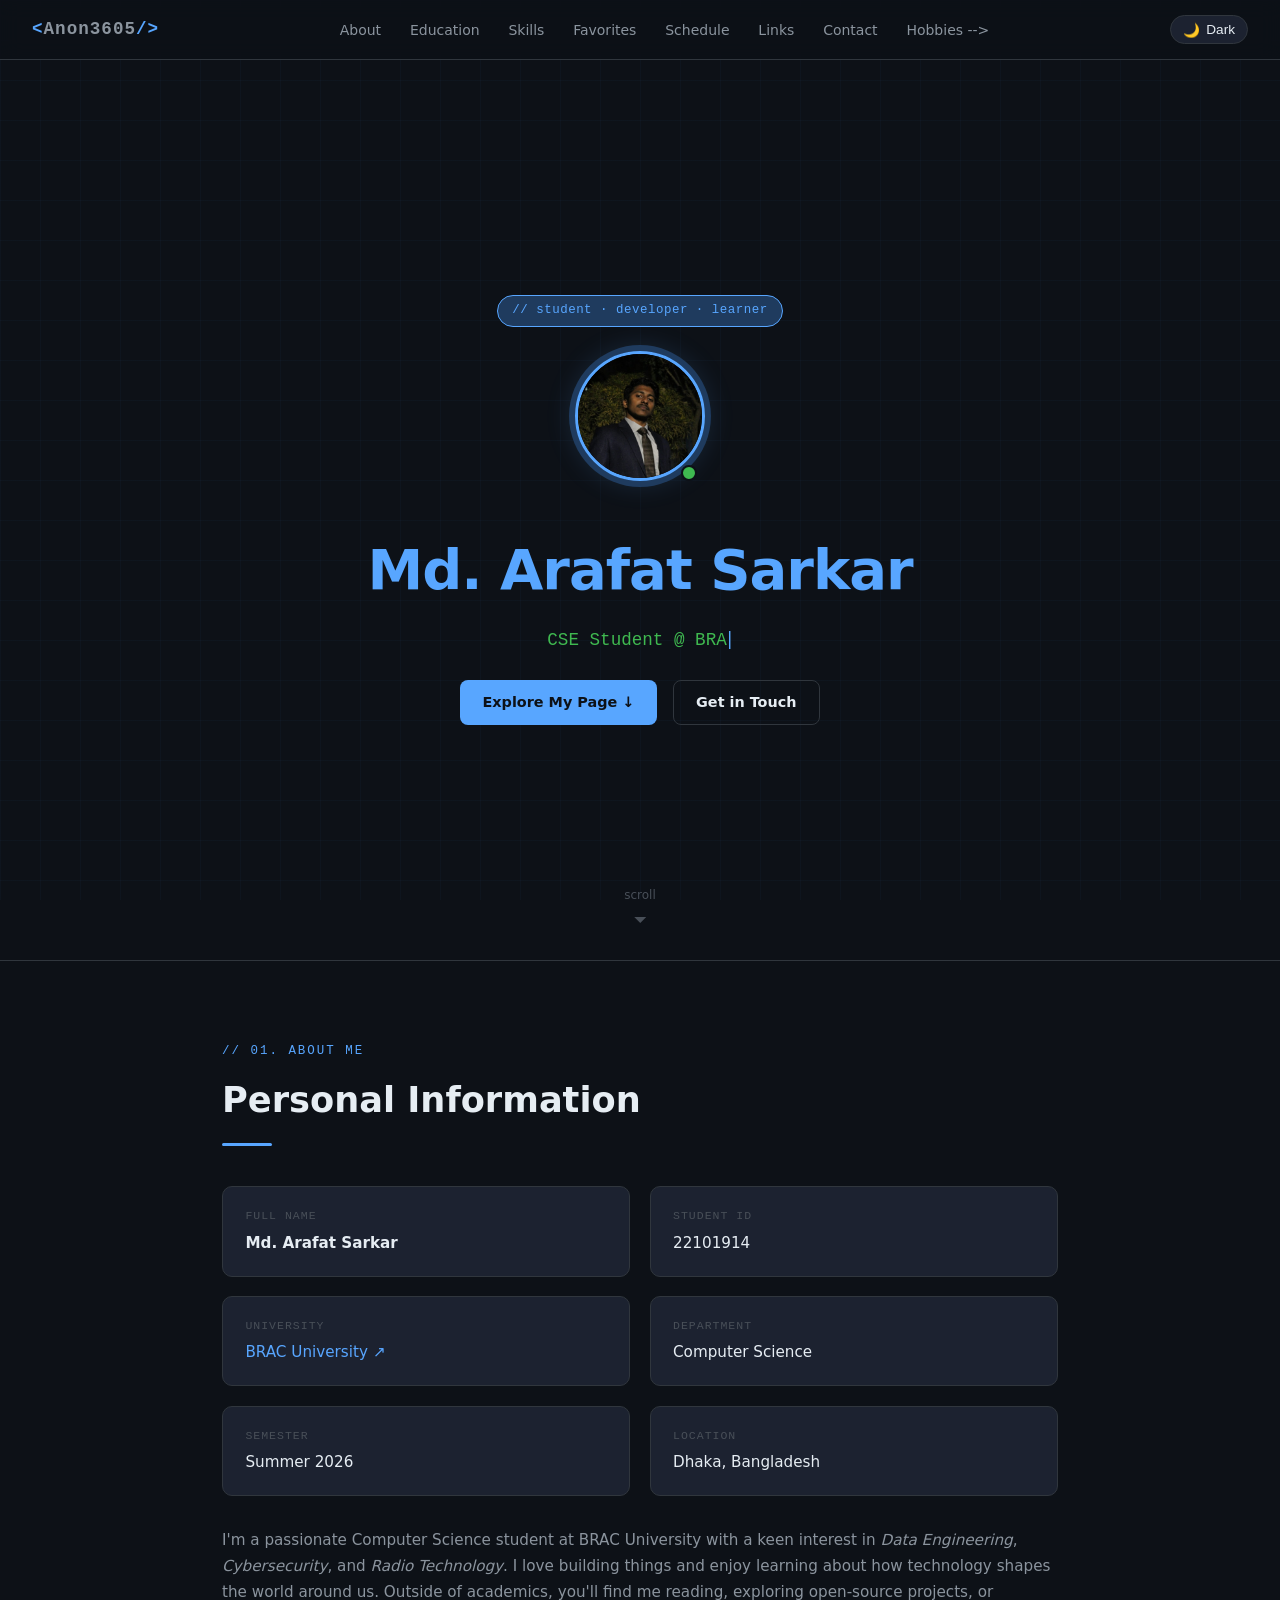
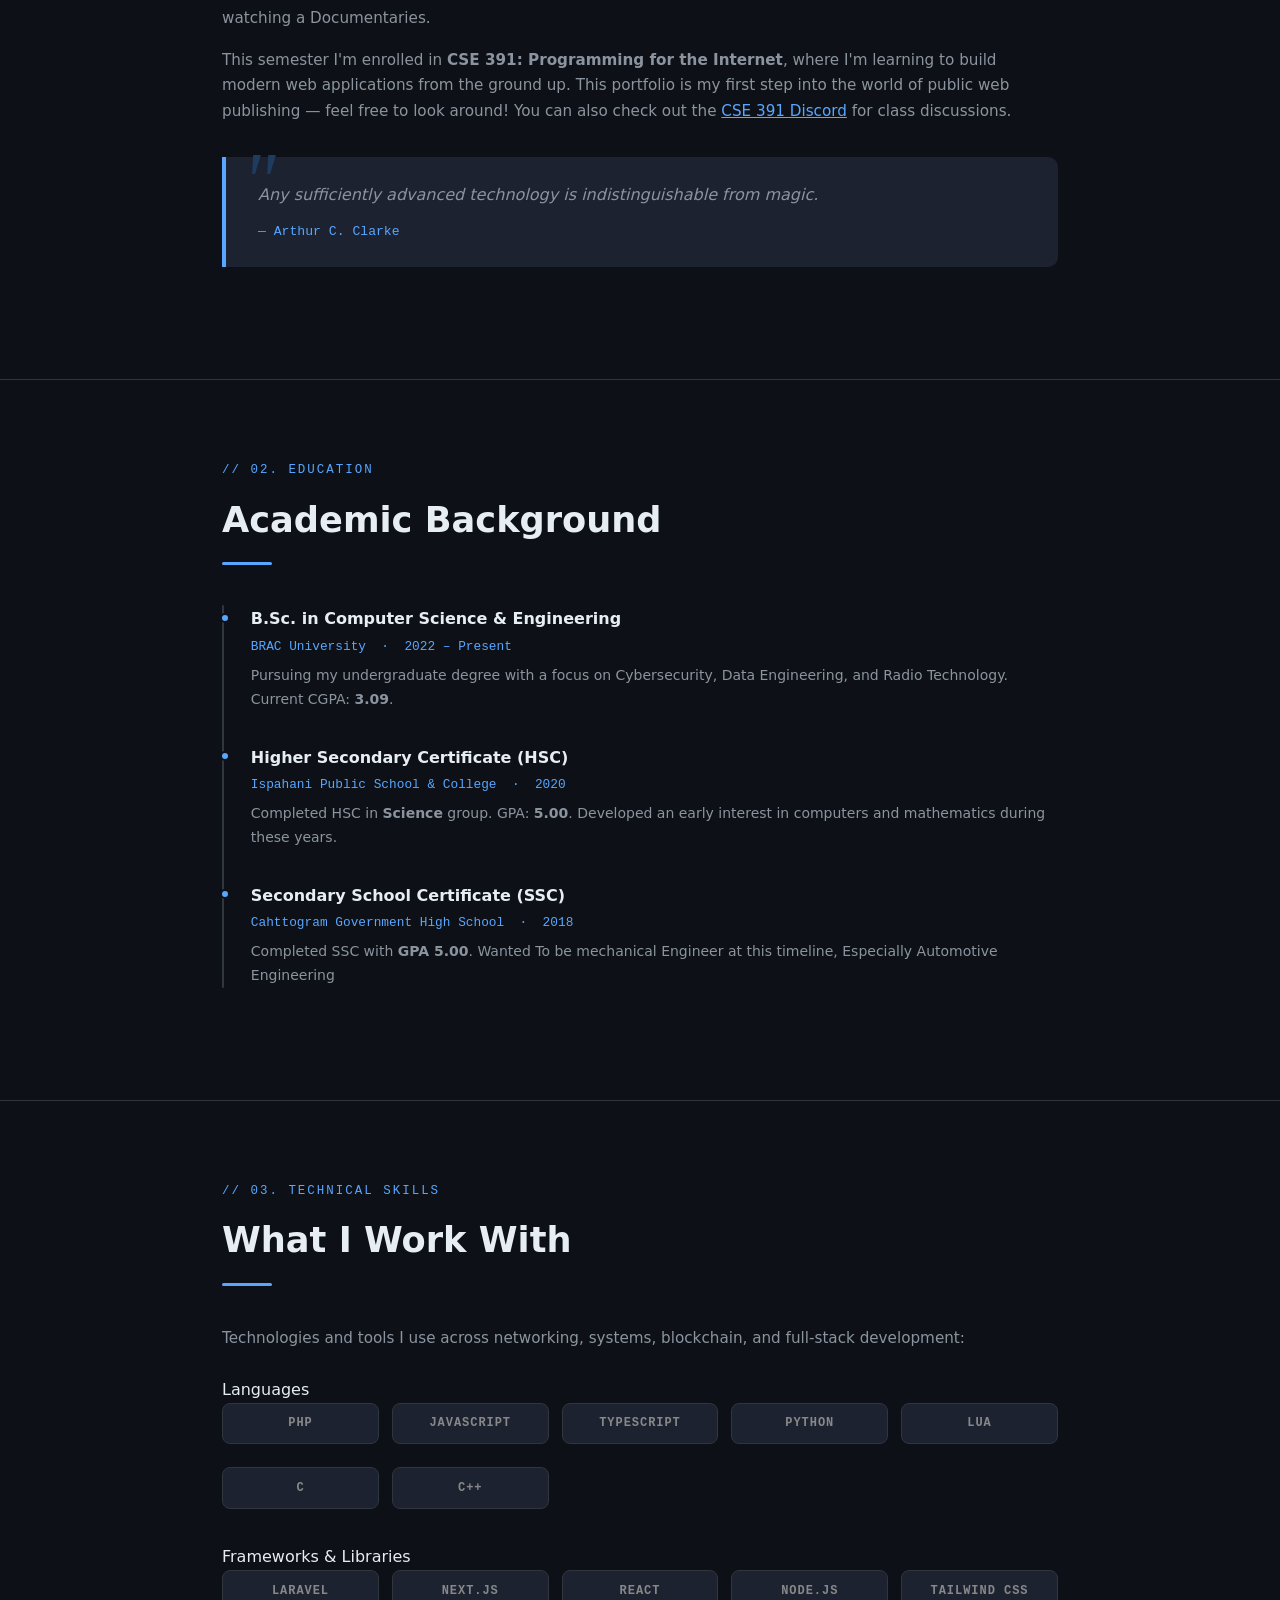
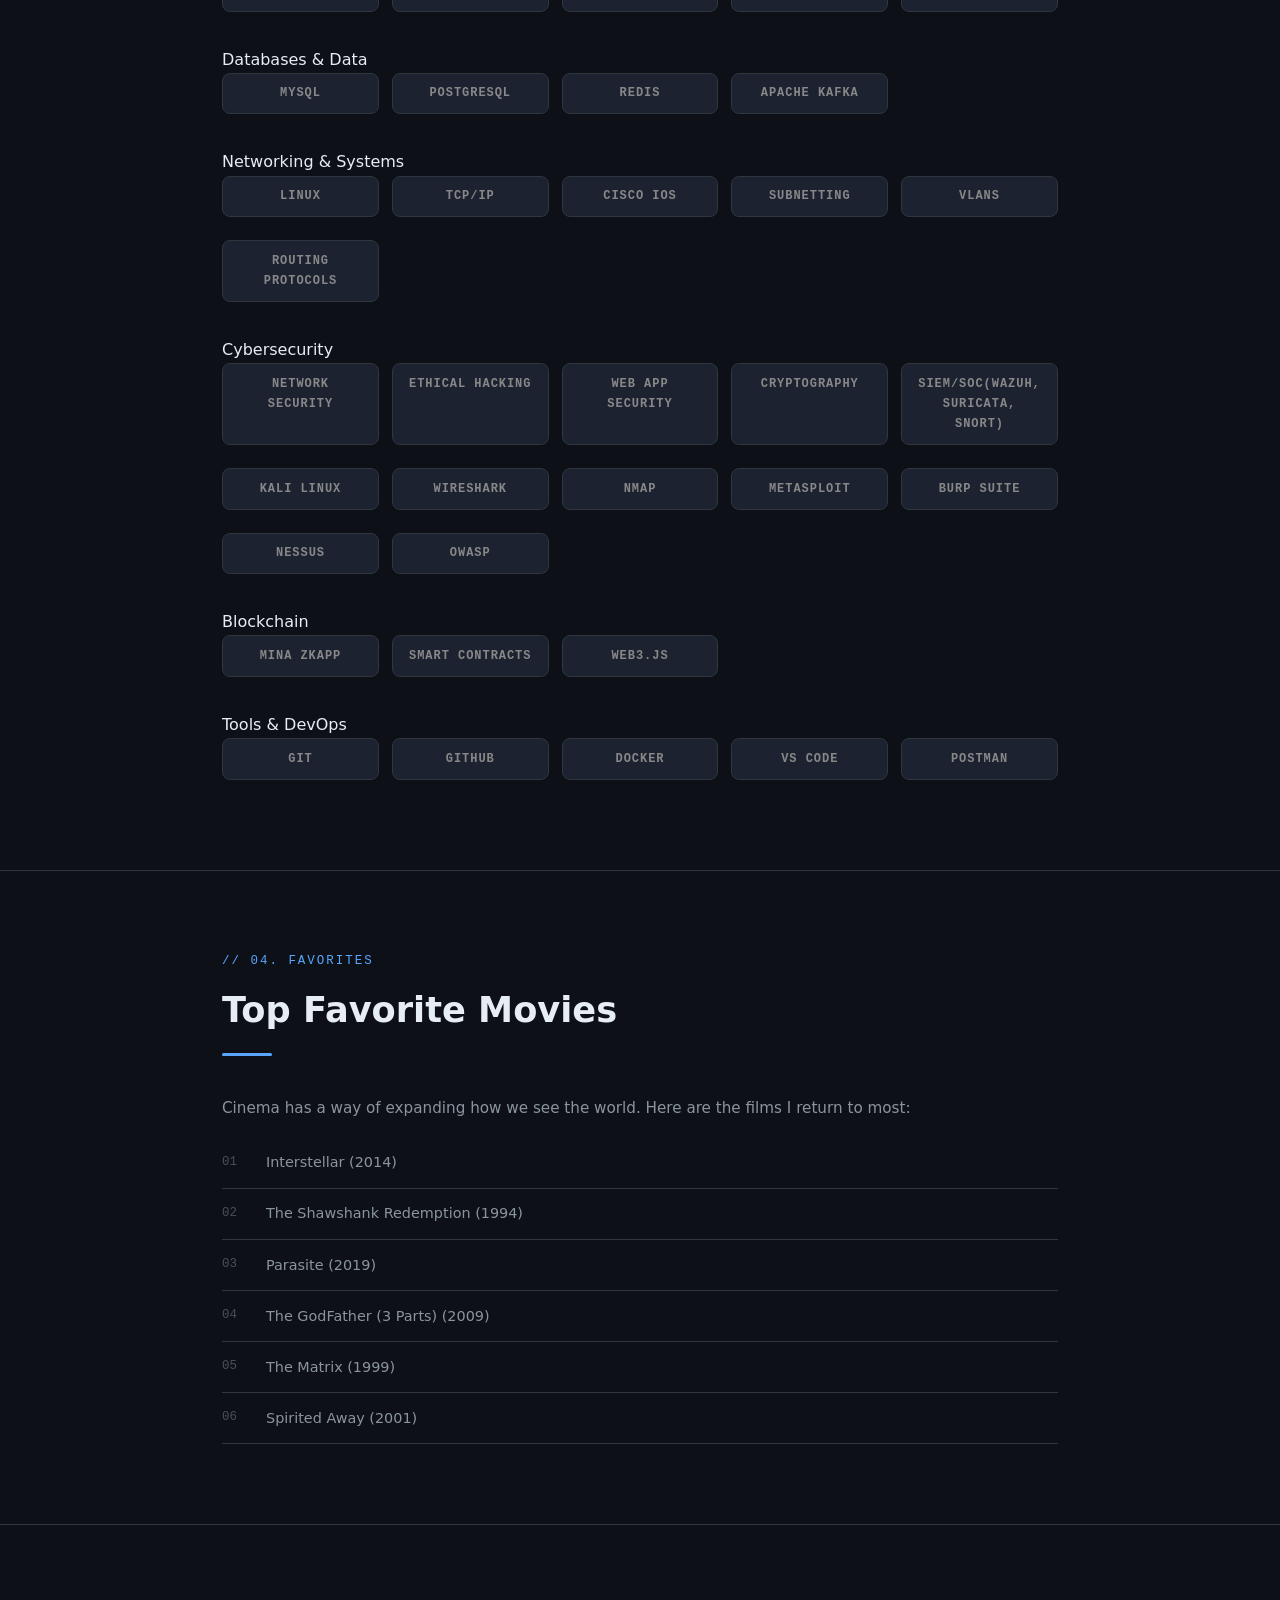
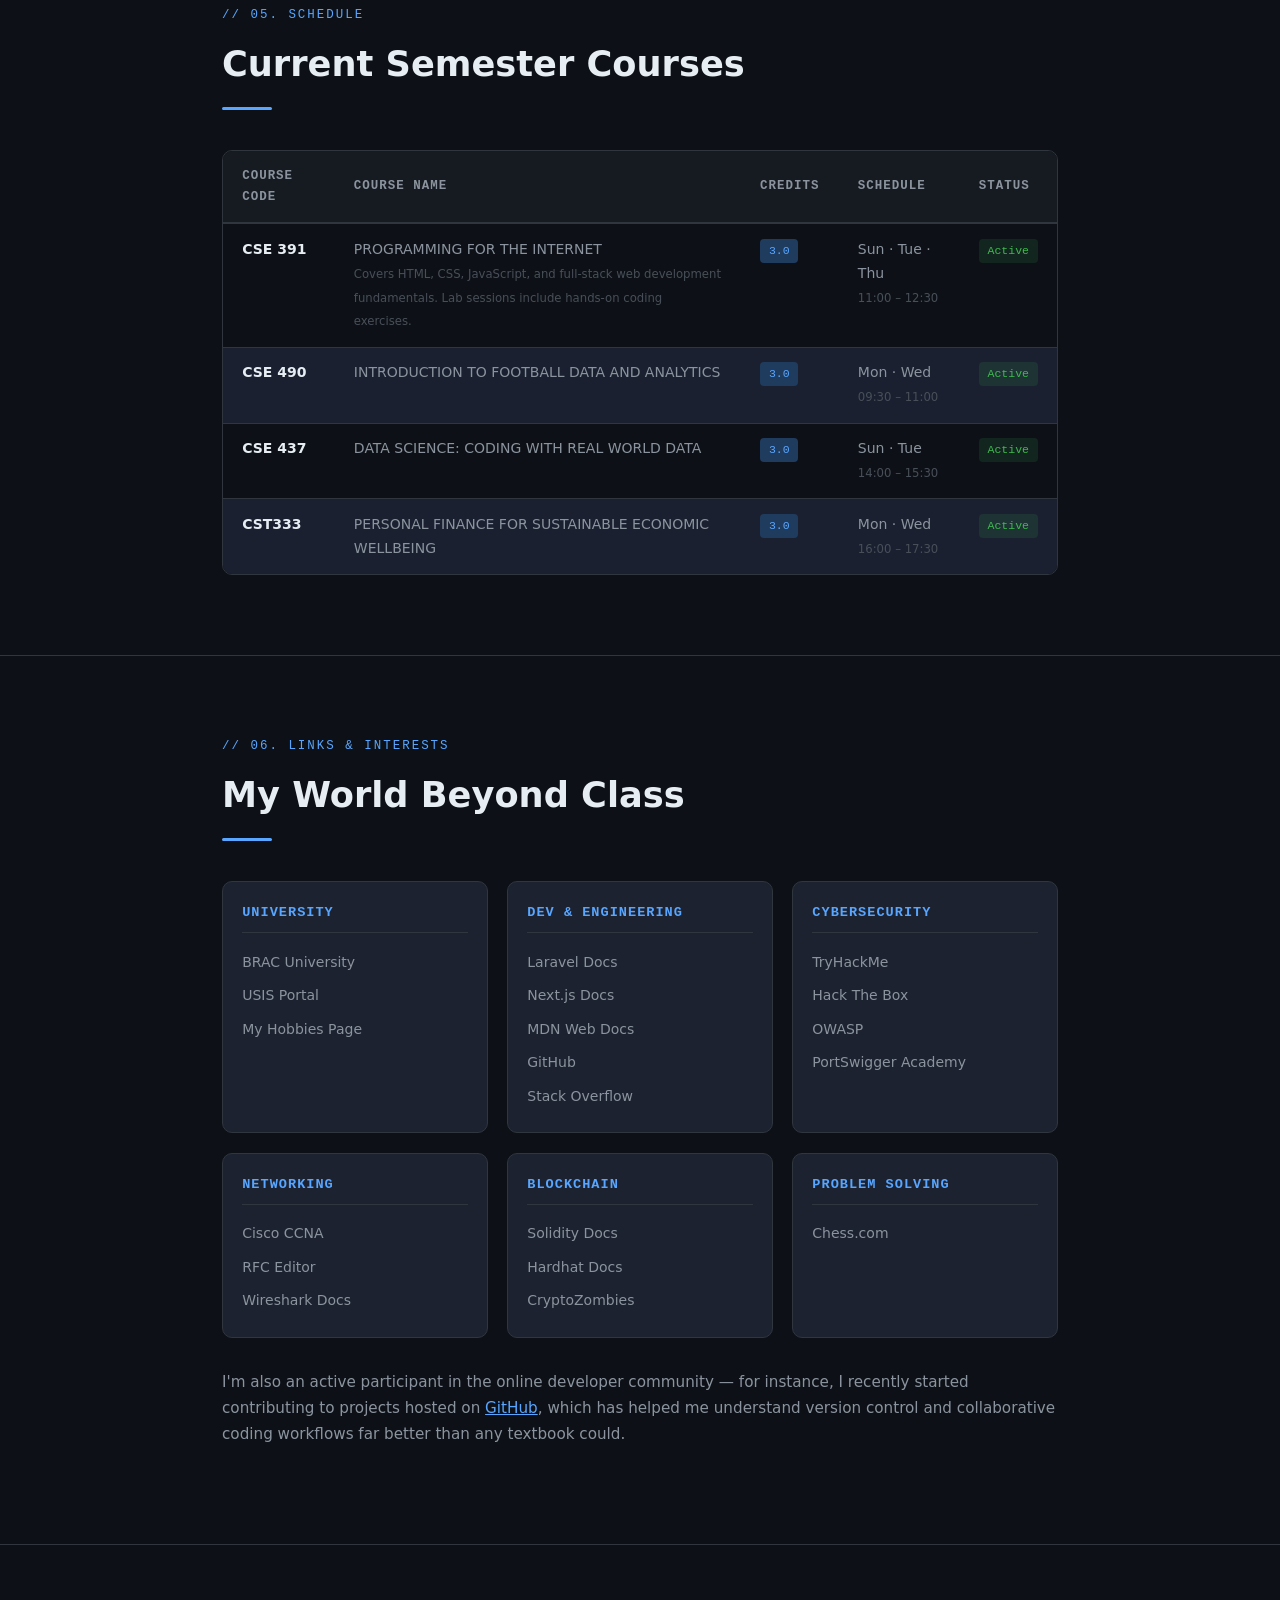
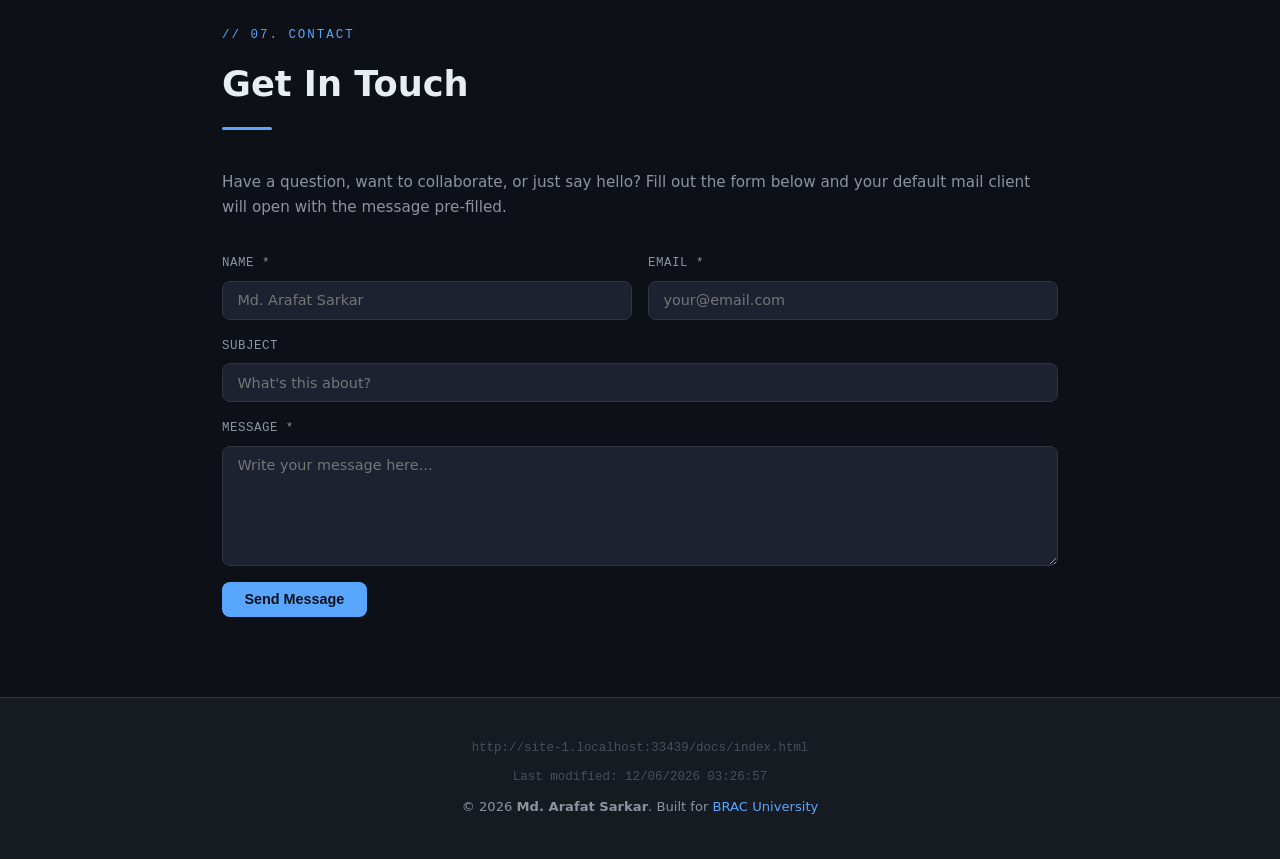
==== commit 6529a2ab: "third commit" ====
--- a/docs/index.html
+++ b/docs/index.html
@@ -56,7 +56,7 @@
             </div>
 
             <h1>
-                Hi, I'm <span class="highlight first-name">Arafat</span>
+                <span class="highlight first-name">Md. Arafat Sarkar</span>
             </h1>
             <p class="hero-tagline">
                 <span class="typed-text">CSE Student @ BRAC University</span><span style="color:var(--accent)">|</span>
@@ -465,7 +465,7 @@
             <script>
                 document.write(new Date().getFullYear())
             </script> <strong>Md. Arafat Sarkar</strong>. Built for
-            <a href="https://www.bracu.ac.bd" target="_blank" rel="noopener">BRAC University</a> · CSE 391: Programming for the Internet.
+            <a href="https://www.bracu.ac.bd" target="_blank" rel="noopener">BRAC University</a>
         </p>
     </footer>
 
--- a/docs/css/style.css
+++ b/docs/css/style.css
@@ -1,10 +1,3 @@
-/* =============================================
-   CSE 391 - Assignment 1
-   Author: [Your Name Here]
-   External Stylesheet
-   ============================================= */
-
-
 /* --- CSS Variables for Dark/Light Mode --- */
 
 :root {
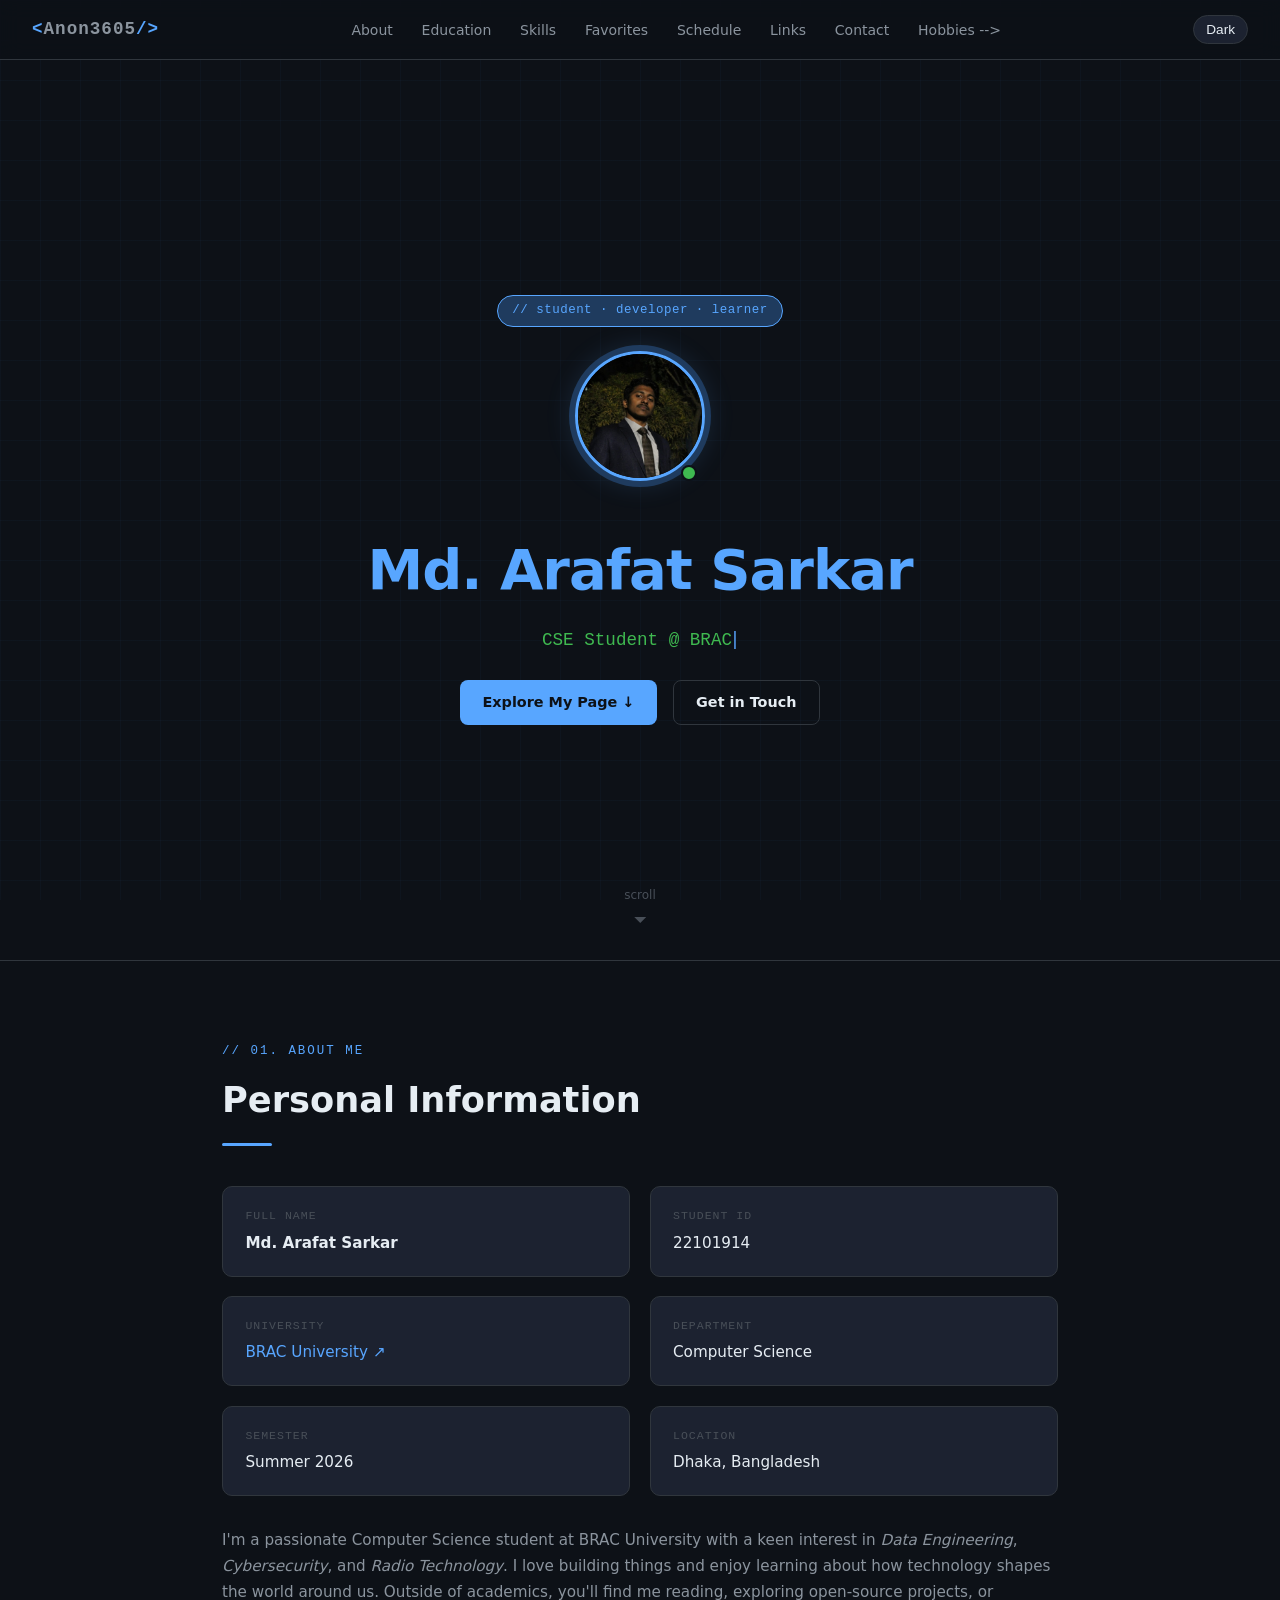
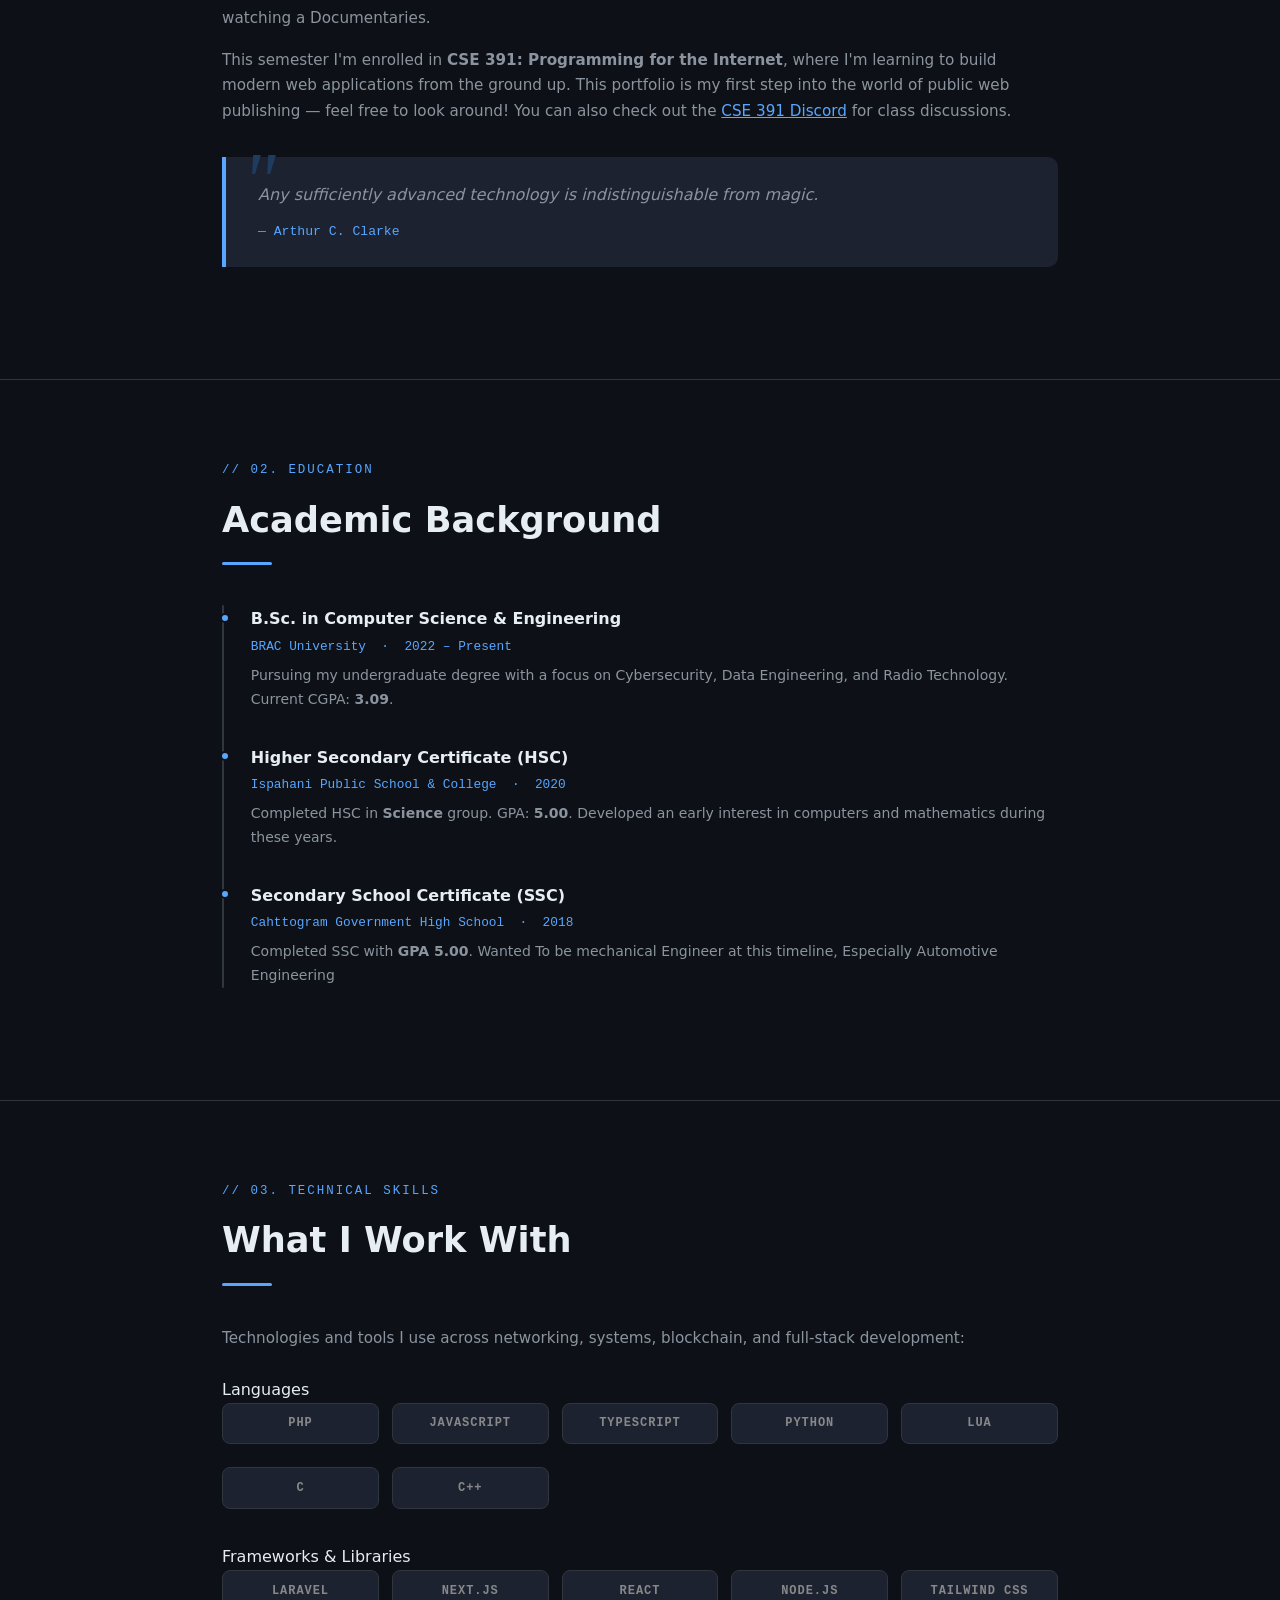
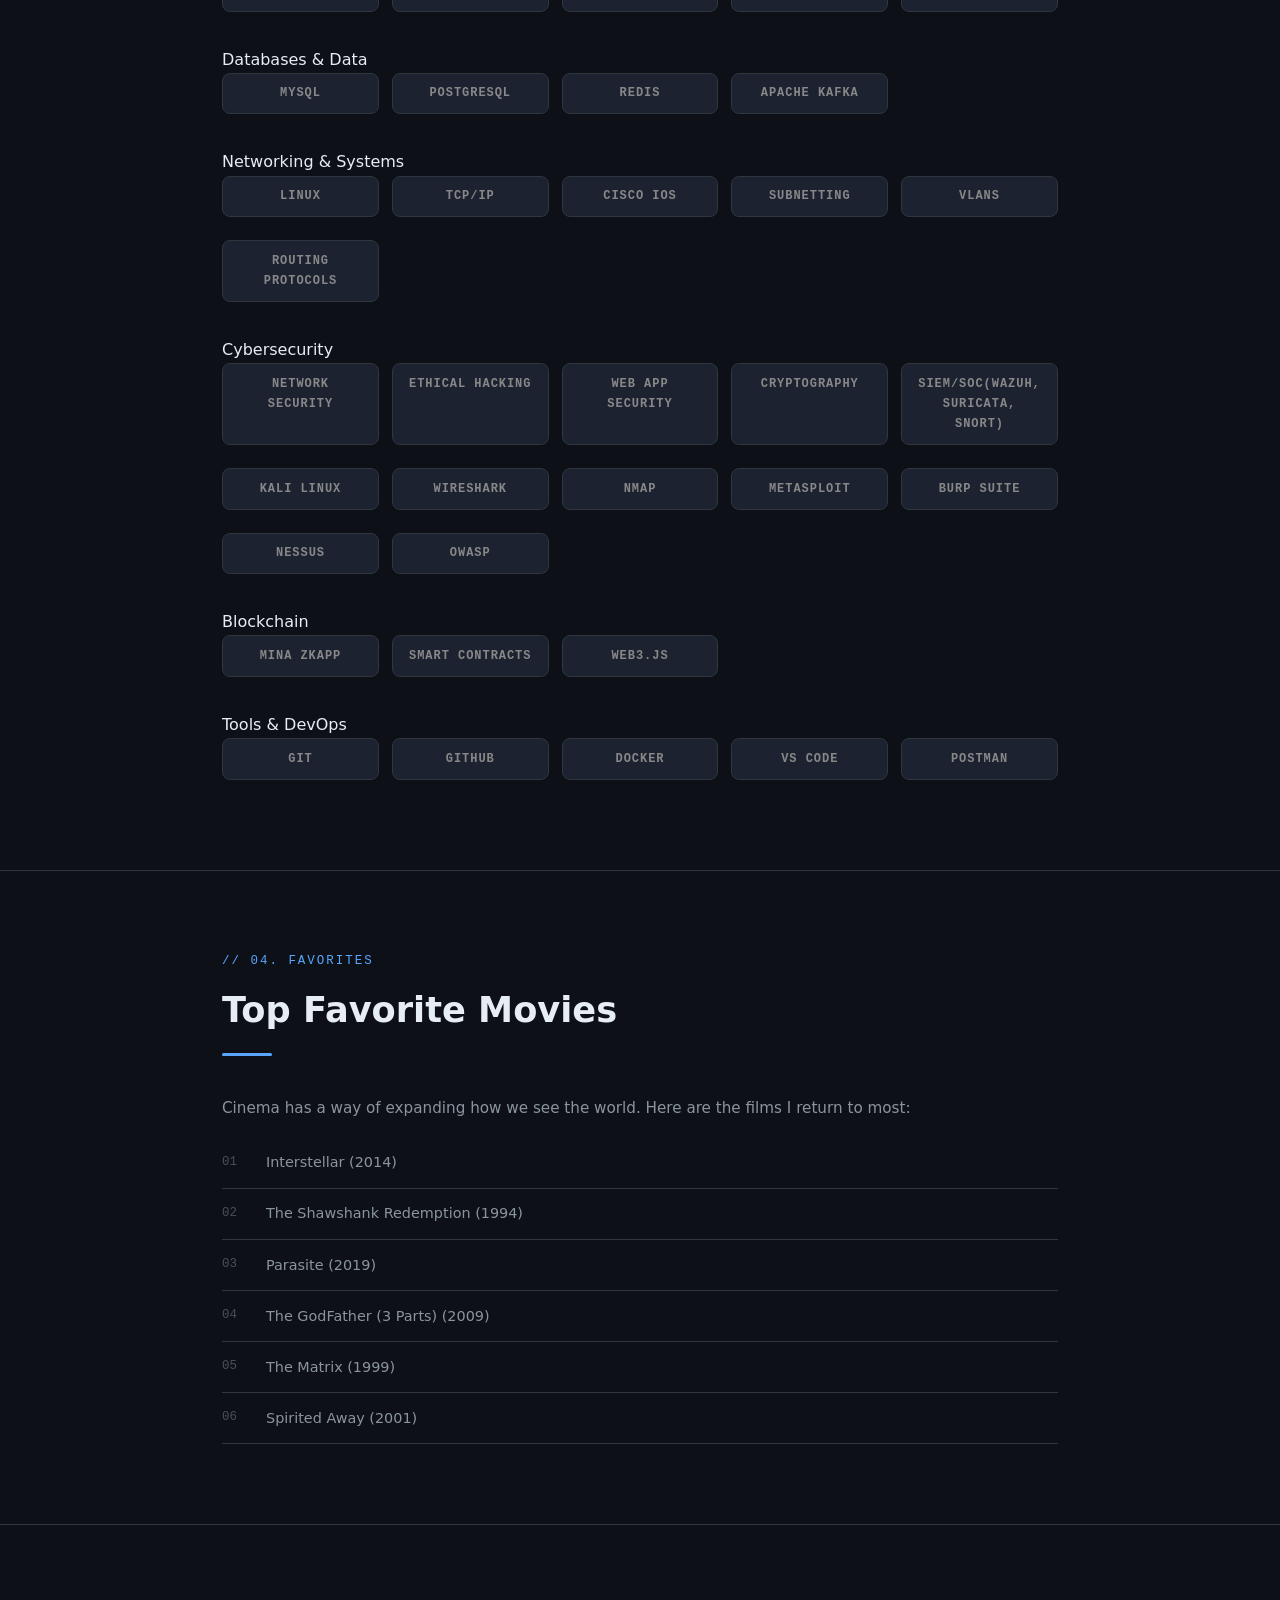
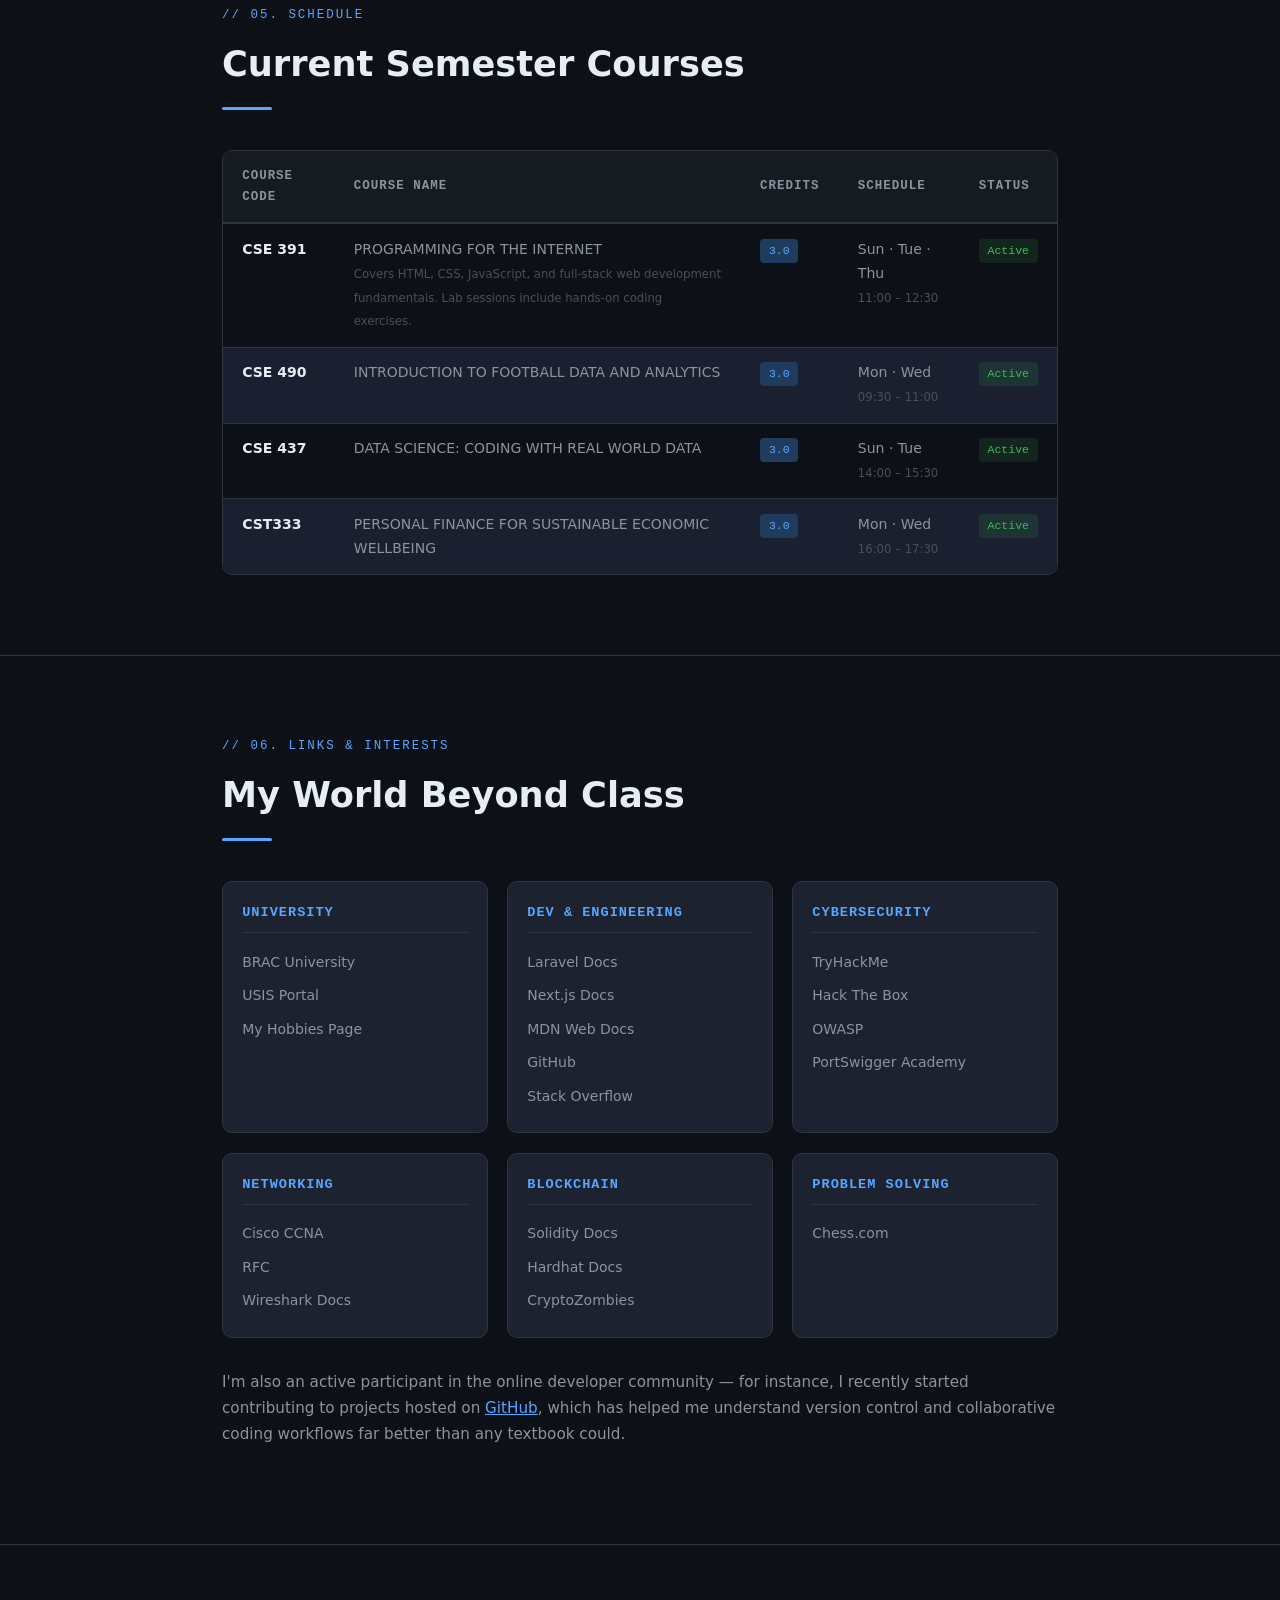
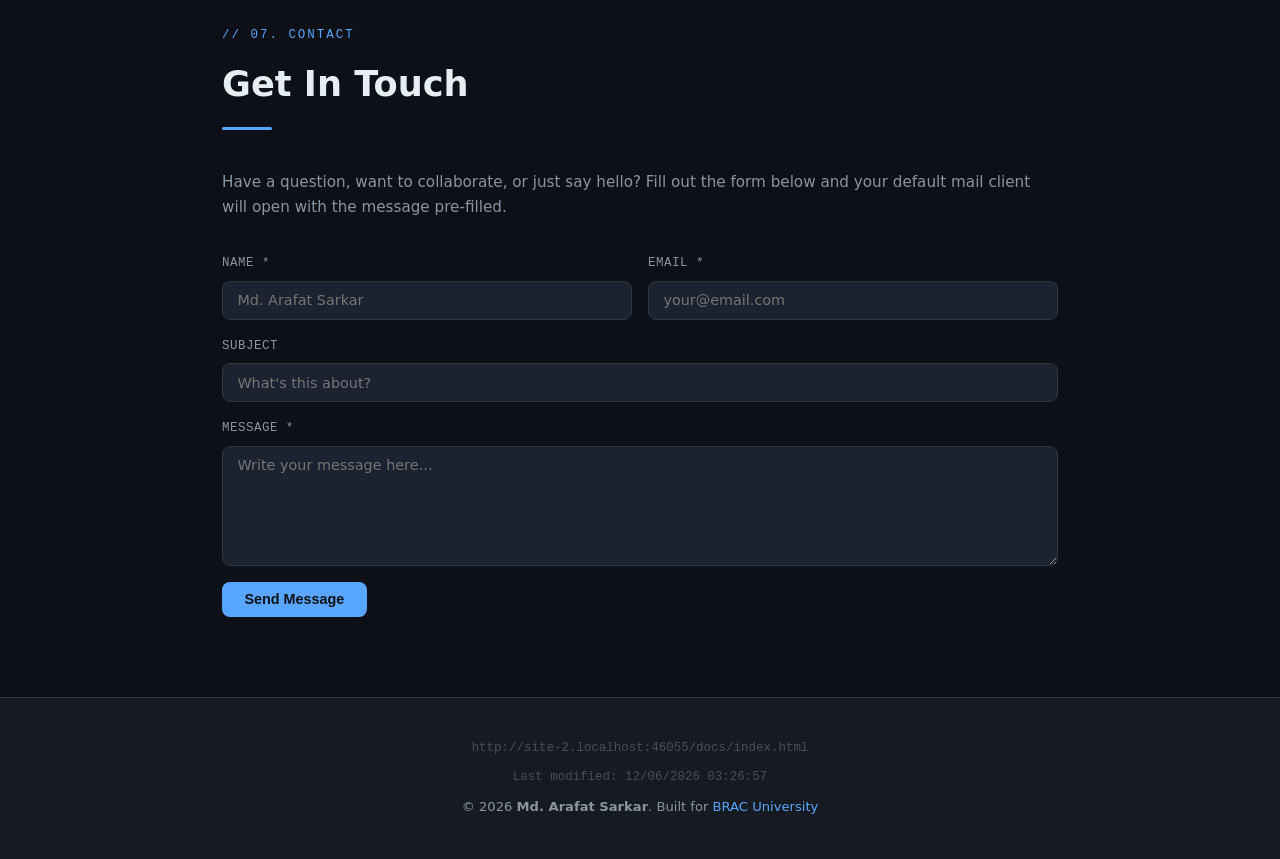
==== commit eb09e928: "fourth commit" ====
--- a/docs/index.html
+++ b/docs/index.html
@@ -7,7 +7,7 @@
     <meta name="description" content="Personal homepage of Md. Arafat Sarkar — CSE student at BRAC University." />
     <meta name="author" content="Md. Arafat Sarkar" />
     <meta name="keywords" content="CSE, BRAC University, student, portfolio, web development" />
-    <title>Md. Arafat Sarkar | Portfolio</title>
+    <title>Md. Arafat Sarkar</title>
 
     <!-- External CSS -->
     <link rel="stylesheet" href="css/style.css" />
@@ -40,7 +40,7 @@
         </ul>
 
         <!-- Bonus: Dark / Light Toggle -->
-        <button id="themeToggle" aria-label="Toggle theme">🌙 <span>Dark</span></button>
+        <button id="themeToggle" aria-label="Toggle theme"><span>Dark</span></button>
     </nav>
 
     <main>
@@ -386,7 +386,7 @@
                     <h3>Networking</h3>
                     <ul>
                         <li><a href="https://www.cisco.com/c/en/us/training-events/training-certifications/certifications/associate/ccna.html" target="_blank" rel="noopener">Cisco CCNA</a></li>
-                        <li><a href="https://www.rfc-editor.org" target="_blank" rel="noopener">RFC Editor</a></li>
+                        <li><a href="https://www.rfc-editor.org" target="_blank" rel="noopener">RFC</a></li>
                         <li><a href="https://www.wireshark.org/docs/" target="_blank" rel="noopener">Wireshark Docs</a></li>
                     </ul>
                 </div>
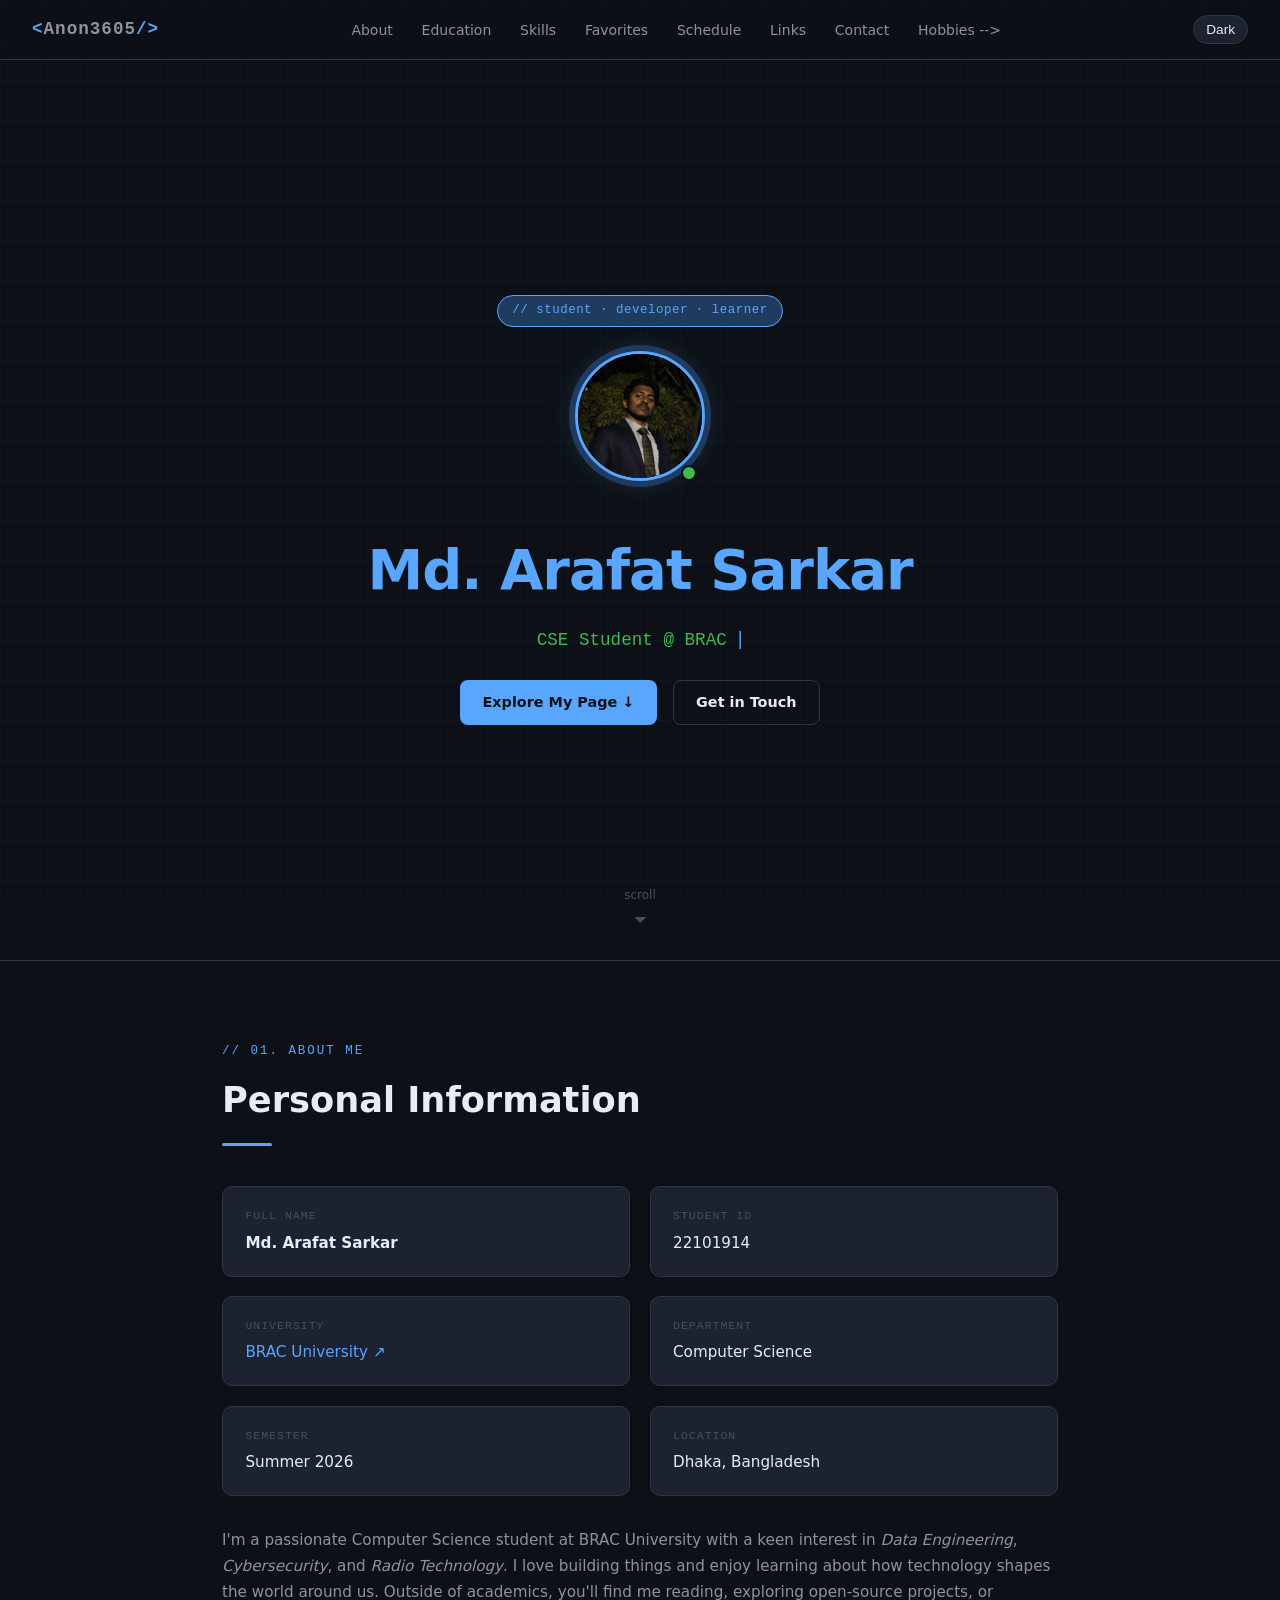
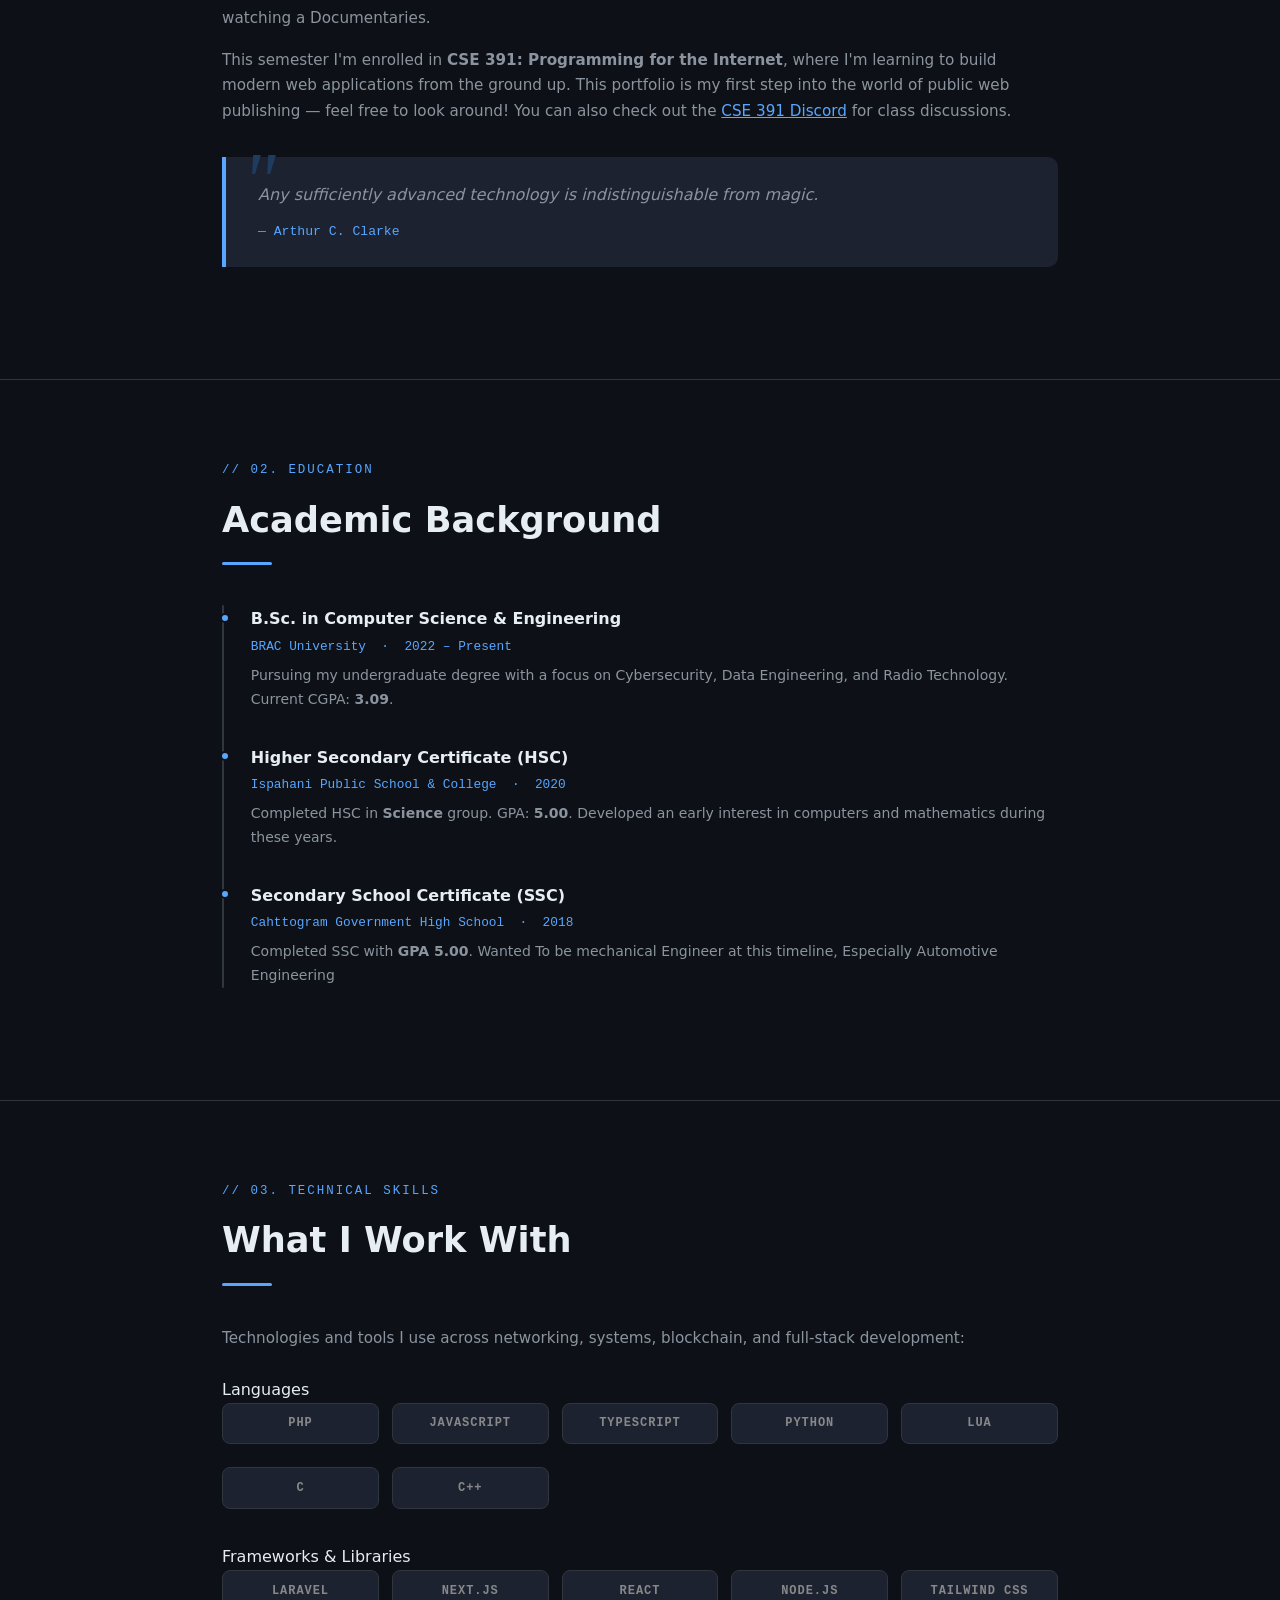
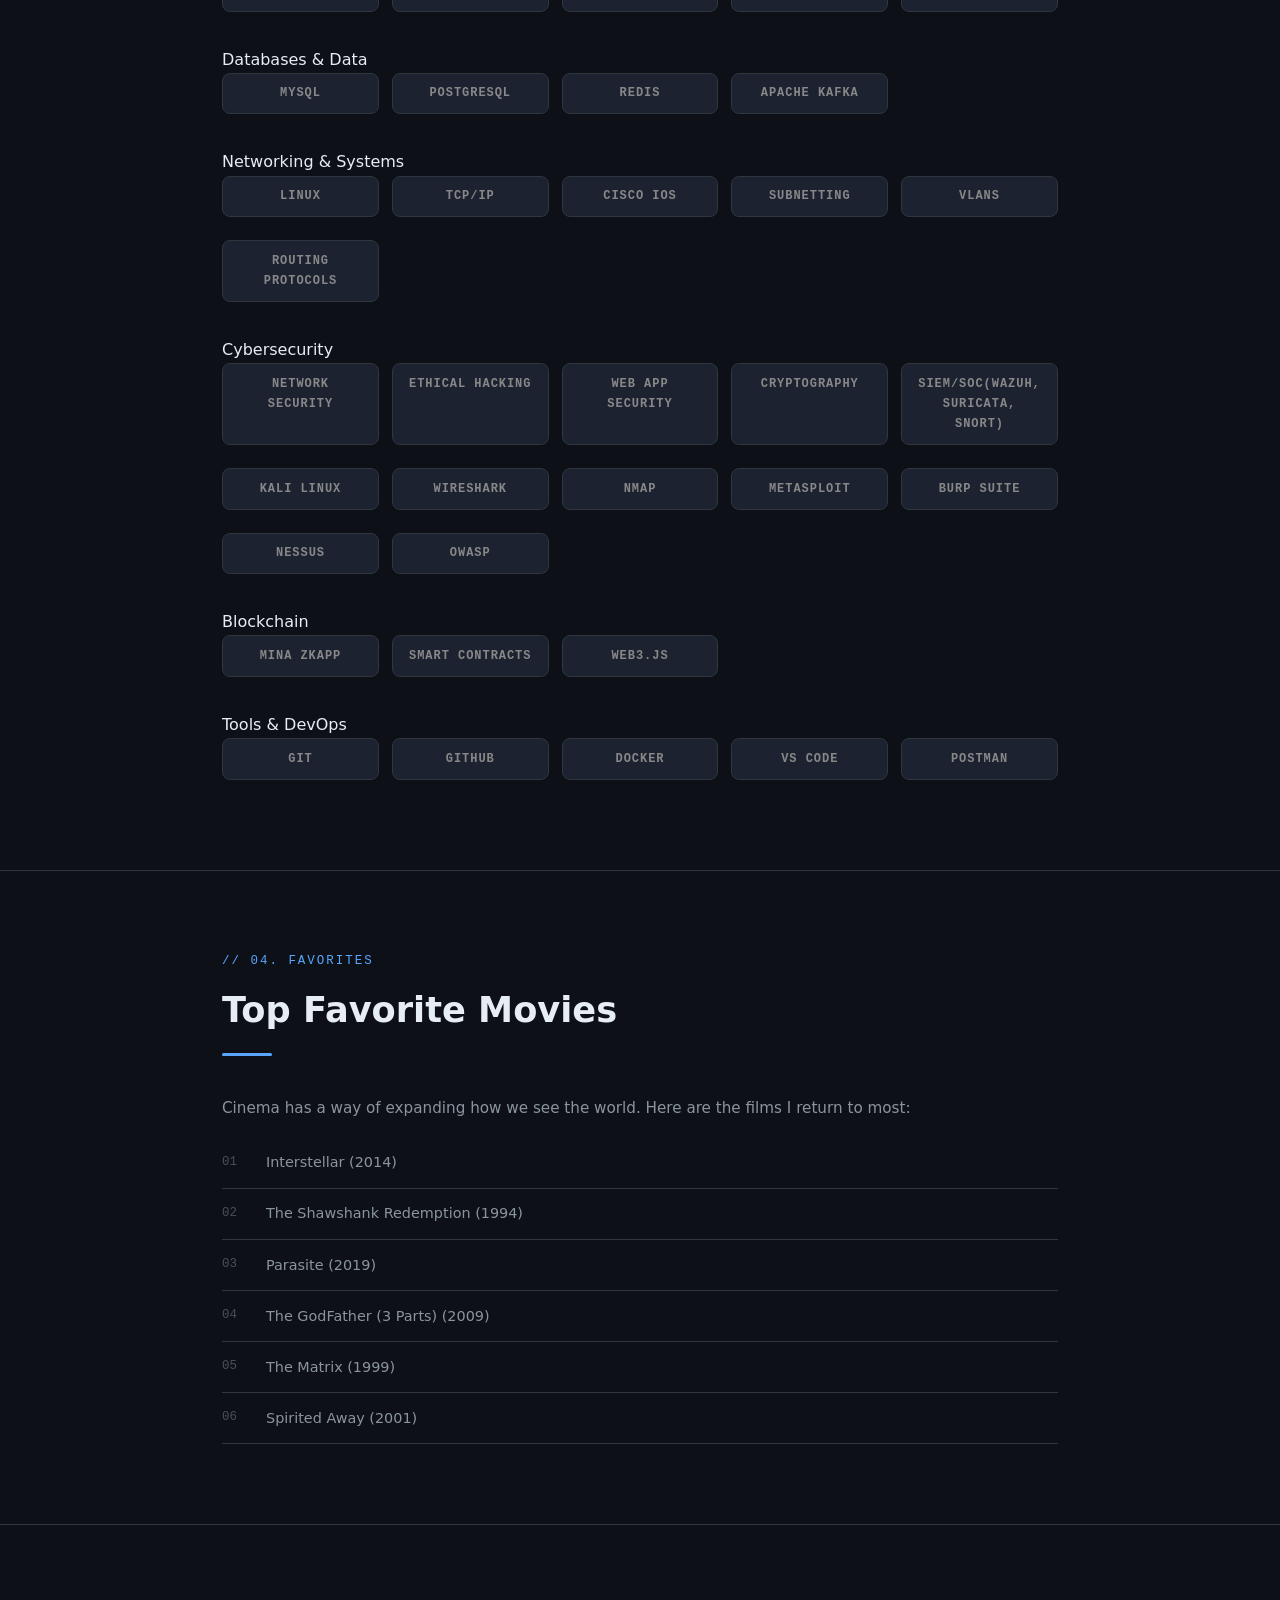
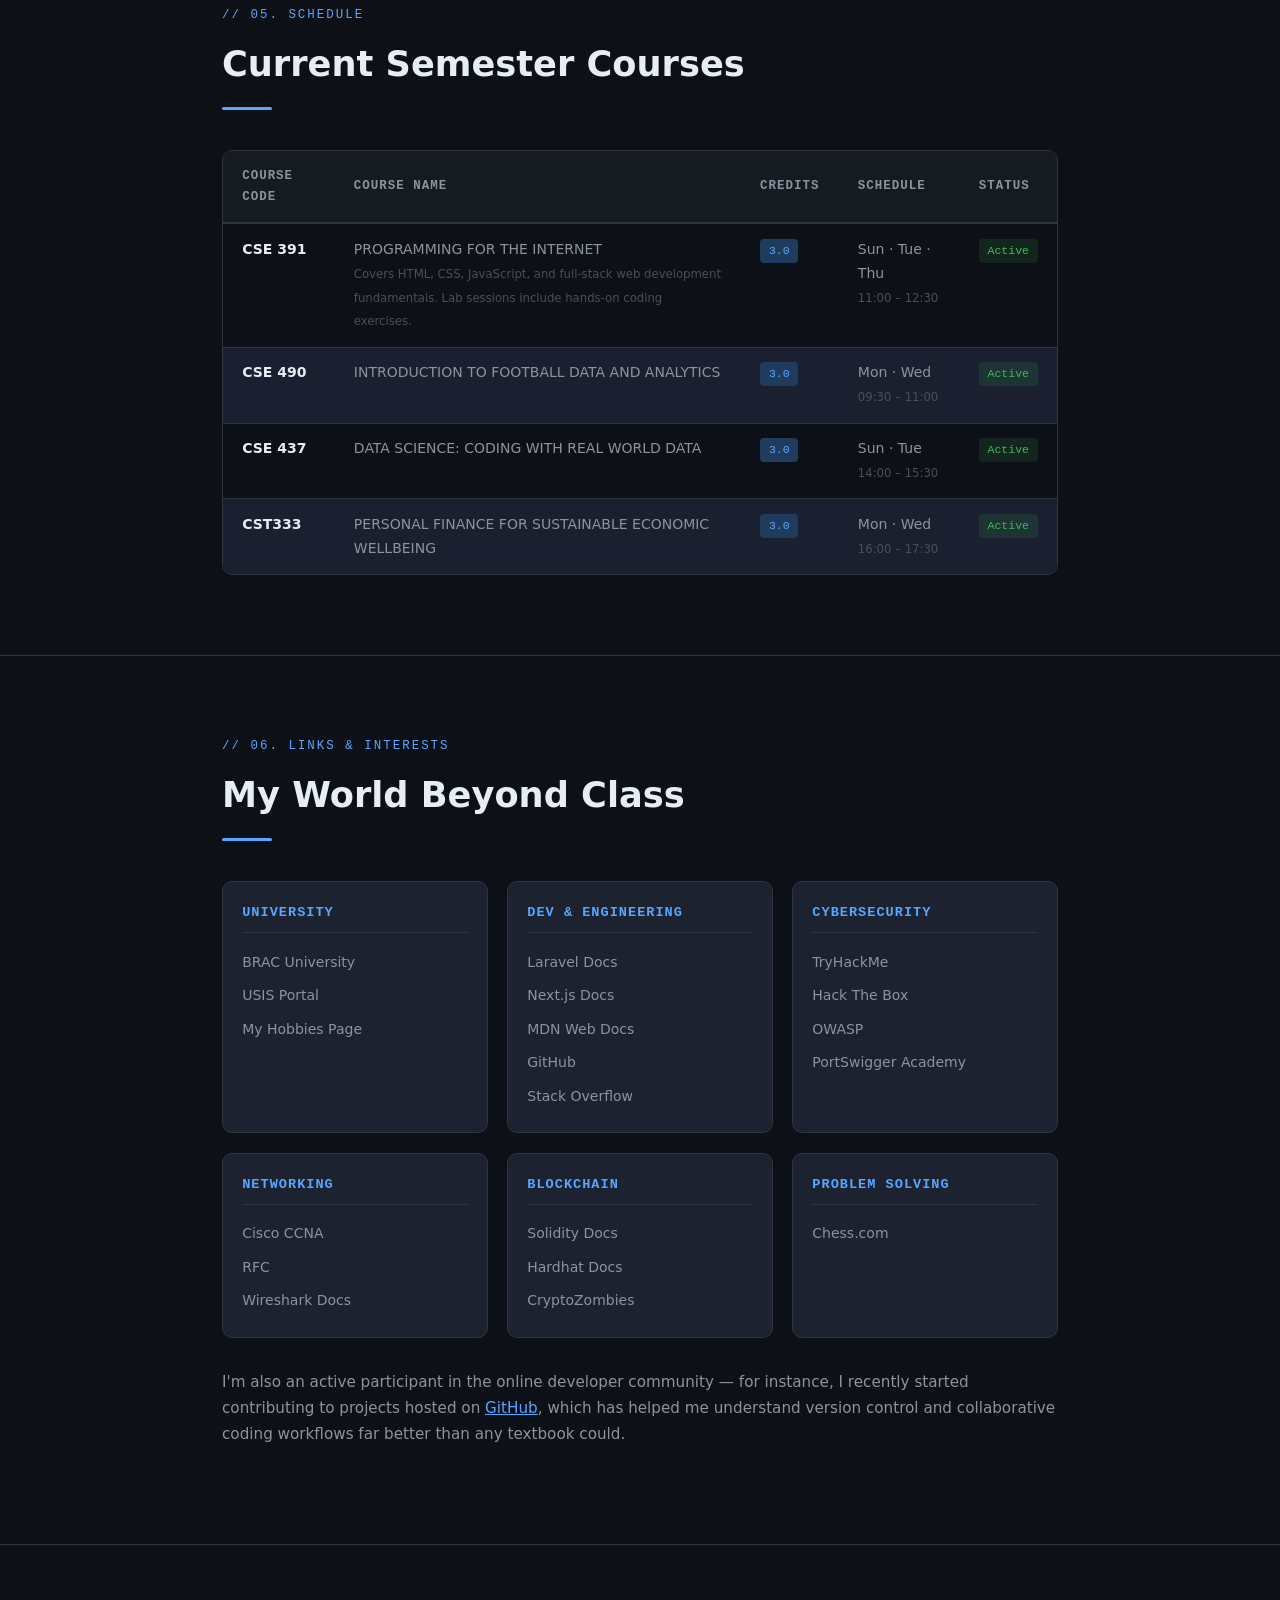
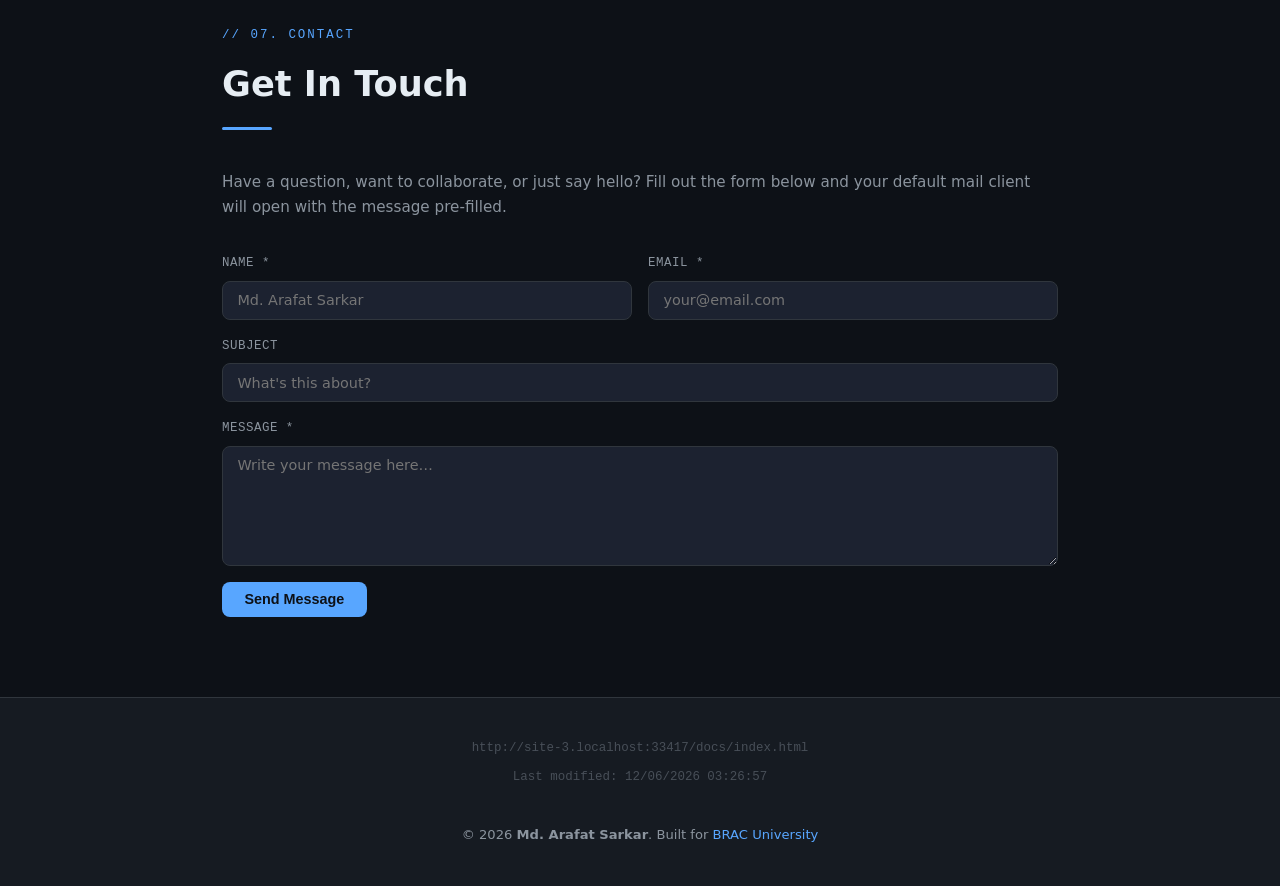
==== commit a22ff4c4: "fifth Commit" ====
--- a/docs/index.html
+++ b/docs/index.html
@@ -459,7 +459,7 @@
     <footer>
         <!-- JS-generated metadata (requirement) -->
         <p class="footer-meta" id="pageLocation"></p>
-        <p class="footer-meta" id="lastModified"></p>
+        <p class="footer-meta" id="lastModified"></p><br>
         <p class="footer-copy">
             &copy;
             <script>
